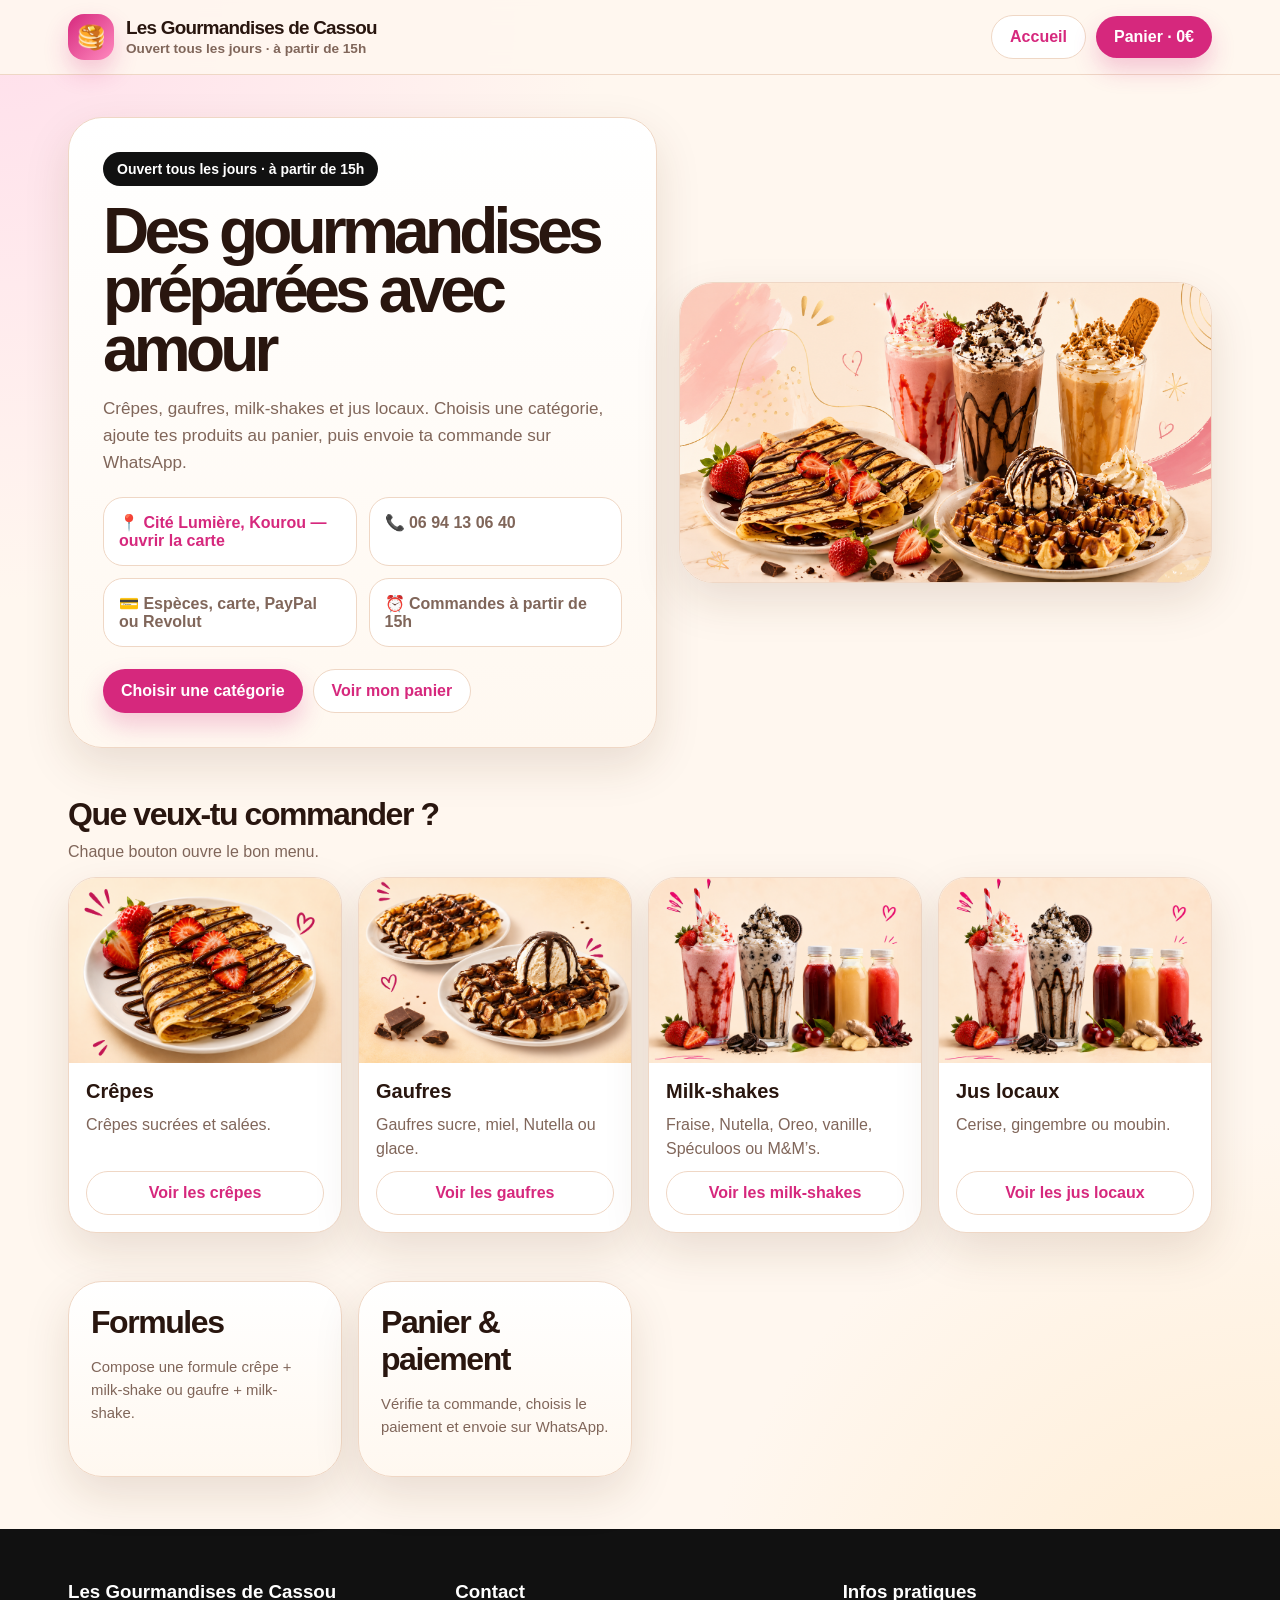
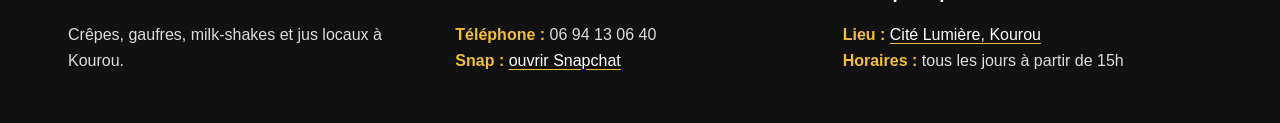
==== index.html @ fc80f363 "Add files via upload" ====
<!DOCTYPE html>
<html lang="fr">
<head>
  <meta charset="UTF-8" />
  <meta name="viewport" content="width=device-width, initial-scale=1.0" />
  <title>Les Gourmandises de Cassou — Accueil</title>
  <link rel="stylesheet" href="style.css">
</head>
<body>
<header class="header">
  <div class="header-inner">
    <a class="logo" href="index.html">
      <div class="logo-mark">🥞</div>
      <div class="logo-text">
        <strong>Les Gourmandises de Cassou</strong>
        <span data-opening>Ouvert tous les jours · à partir de 15h</span>
      </div>
    </a>
    <div class="header-actions">
      <a class="btn btn-soft" href="index.html">Accueil</a>
      <a class="btn btn-primary" href="paiement.html" data-cart-total>Panier · 0€</a>
    </div>
  </div>
</header>
<main>
  <div class="container">
    <section class="hero">
      <div class="hero-copy">
        <span class="tag" data-opening>Ouvert tous les jours · à partir de 15h</span>
        <h1>Des gourmandises préparées avec amour</h1>
        <p class="lead">
          Crêpes, gaufres, milk-shakes et jus locaux. Choisis une catégorie, ajoute tes produits au panier,
          puis envoie ta commande sur WhatsApp.
        </p>
        <div class="hero-info">
          <a class="info-chip map-link" data-map-link target="_blank" rel="noopener" href="#">
            📍 <span data-location>Cité Lumière, Kourou</span> — ouvrir la carte
          </a>
          <div class="info-chip">📞 06 94 13 06 40</div>
          <div class="info-chip">💳 Espèces, carte, PayPal ou Revolut</div>
          <div class="info-chip">⏰ Commandes à partir de 15h</div>
        </div>
        <div class="hero-actions">
          <a class="btn btn-primary" href="#categories">Choisir une catégorie</a>
          <a class="btn btn-soft" href="paiement.html">Voir mon panier</a>
        </div>
      </div>
      <div class="hero-visual">
        <img src="hero.png" alt="Crêpes, gaufres, milk-shakes et jus locaux">
      </div>
    </section>

    <section class="section" id="categories">
      <div class="section-head">
        <div>
          <h2>Que veux-tu commander ?</h2>
          <p>Chaque bouton ouvre le bon menu.</p>
        </div>
      </div>

      <div class="category-grid">
        <article class="category-card">
          <img src="crepes.png" alt="Crêpes gourmandes">
          <div class="content">
            <h3>Crêpes</h3>
            <p>Crêpes sucrées et salées.</p>
            <a class="btn btn-soft" href="crepes.html">Voir les crêpes</a>
          </div>
        </article>

        <article class="category-card">
          <img src="gaufres.png" alt="Gaufres gourmandes">
          <div class="content">
            <h3>Gaufres</h3>
            <p>Gaufres sucre, miel, Nutella ou glace.</p>
            <a class="btn btn-soft" href="gaufres.html">Voir les gaufres</a>
          </div>
        </article>

        <article class="category-card">
          <img src="boissons.png" alt="Milk-shakes">
          <div class="content">
            <h3>Milk-shakes</h3>
            <p>Fraise, Nutella, Oreo, vanille, Spéculoos ou M&M’s.</p>
            <a class="btn btn-soft" href="milkshakes.html">Voir les milk-shakes</a>
          </div>
        </article>

        <article class="category-card">
          <img src="boissons.png" alt="Jus locaux">
          <div class="content">
            <h3>Jus locaux</h3>
            <p>Cerise, gingembre ou moubin.</p>
            <a class="btn btn-soft" href="jus.html">Voir les jus locaux</a>
          </div>
        </article>
      </div>
    </section>

    <section class="section">
      <div class="category-grid">
        <a class="card" href="formules.html">
          <h2>Formules</h2>
          <p class="note">Compose une formule crêpe + milk-shake ou gaufre + milk-shake.</p>
        </a>
        <a class="card" href="paiement.html">
          <h2>Panier & paiement</h2>
          <p class="note">Vérifie ta commande, choisis le paiement et envoie sur WhatsApp.</p>
        </a>
      </div>
    </section>
  </div>
</main>
<footer>
  <div class="container footer-grid">
    <div>
      <h3>Les Gourmandises de Cassou</h3>
      <p>Crêpes, gaufres, milk-shakes et jus locaux à Kourou.</p>
    </div>
    <div>
      <h3>Contact</h3>
      <p><b>Téléphone :</b> 06 94 13 06 40<br><b>Snap :</b> <a data-snap-link href="#" target="_blank" rel="noopener">ouvrir Snapchat</a></p>
    </div>
    <div>
      <h3>Infos pratiques</h3>
      <p><b>Lieu :</b> <a data-map-link href="#" target="_blank" rel="noopener"><span data-location>Cité Lumière, Kourou</span></a><br><b>Horaires :</b> tous les jours à partir de 15h</p>
    </div>
  </div>
</footer>
<a class="btn btn-primary floating" href="paiement.html" data-cart-total>Panier · 0€</a>
<script src="config.js"></script>
<script src="app.js"></script>
</body>
</html>
---- style.css ----
:root{
  --bg:#fff7ef;
  --card:#ffffff;
  --text:#29160f;
  --muted:#80665a;
  --pink:#d6287d;
  --pink-dark:#a8185c;
  --gold:#f3bd3f;
  --border:#efd7c5;
  --shadow:0 18px 46px rgba(83,45,19,.13);
}
*{box-sizing:border-box}
html{scroll-behavior:smooth}
body{
  margin:0;
  font-family:Arial, Helvetica, sans-serif;
  color:var(--text);
  background:
    radial-gradient(circle at top left, rgba(255,221,235,.95), transparent 28%),
    radial-gradient(circle at bottom right, rgba(255,234,204,.95), transparent 28%),
    var(--bg);
}
a{text-decoration:none;color:inherit}
img{max-width:100%;display:block}
button,input,select,textarea{font:inherit}
.header{
  position:sticky;top:0;z-index:50;
  background:rgba(255,247,239,.92);
  backdrop-filter:blur(14px);
  border-bottom:1px solid var(--border);
}
.header-inner{
  max-width:1180px;margin:auto;padding:14px 18px;
  display:flex;justify-content:space-between;align-items:center;gap:14px;
}
.logo{
  display:flex;align-items:center;gap:12px;
}
.logo-mark{
  width:46px;height:46px;border-radius:16px;
  background:linear-gradient(135deg,var(--pink),#ff8abf);
  color:#fff;display:flex;align-items:center;justify-content:center;
  font-size:23px;box-shadow:0 12px 24px rgba(214,40,125,.24);
}
.logo-text{display:flex;flex-direction:column;line-height:1.05}
.logo-text strong{font-size:1.18rem;letter-spacing:-.04em}
.logo-text span{color:var(--muted);font-weight:800;font-size:.85rem;margin-top:4px}
.header-actions{display:flex;gap:10px;align-items:center}
.container{max-width:1180px;margin:auto;padding:0 18px}
.btn{
  border:0;border-radius:999px;padding:12px 18px;font-weight:900;cursor:pointer;
  display:inline-flex;align-items:center;justify-content:center;gap:8px;transition:.18s ease;
}
.btn:hover{transform:translateY(-1px)}
.btn-primary{background:var(--pink);color:#fff;box-shadow:0 12px 24px rgba(214,40,125,.24)}
.btn-primary:hover{background:var(--pink-dark)}
.btn-soft{background:#fff;border:1px solid var(--border);color:var(--pink)}
.btn-dark{background:#111;color:#fff}
.hero{padding:42px 0 24px;display:grid;grid-template-columns:1.05fr .95fr;gap:22px;align-items:center}
.panel,.card,.hero-copy,.hero-visual{
  background:linear-gradient(180deg,#fff 0%,#fff8f0 100%);
  border:1px solid var(--border);
  border-radius:34px;
  box-shadow:var(--shadow);
  overflow:hidden;
}
.hero-copy{padding:34px}
.hero-visual img{width:100%;height:100%;object-fit:cover}
.tag{
  display:inline-flex;background:#111;color:#fff;border-radius:999px;
  padding:9px 14px;font-weight:900;font-size:14px;margin-bottom:16px
}
h1{margin:0;font-size:clamp(2.25rem,5vw,4.75rem);letter-spacing:-.075em;line-height:.92}
h2{font-size:2rem;letter-spacing:-.045em;margin:0 0 10px}
.lead{color:var(--muted);font-size:1.07rem;line-height:1.6;margin:16px 0 0}
.hero-info{display:grid;grid-template-columns:repeat(2,minmax(0,1fr));gap:12px;margin-top:20px}
.info-chip{background:#fff;border:1px solid var(--border);border-radius:20px;padding:15px;color:var(--muted);font-weight:800}
.info-chip.map-link{color:var(--pink)}
.hero-actions{display:flex;gap:10px;flex-wrap:wrap;margin-top:22px}
.section{padding:24px 0}
.section-head{display:flex;justify-content:space-between;align-items:end;gap:14px;margin-bottom:16px}
.section-head p{margin:6px 0 0;color:var(--muted)}
.category-grid{display:grid;grid-template-columns:repeat(4,minmax(0,1fr));gap:16px}
.category-card{
  background:#fff;border:1px solid var(--border);border-radius:28px;overflow:hidden;
  box-shadow:var(--shadow);display:flex;flex-direction:column;
}
.category-card img{height:185px;width:100%;object-fit:cover}
.category-card .content{padding:17px;display:flex;flex-direction:column;gap:10px;flex:1}
.category-card h3{margin:0;font-size:1.25rem}
.category-card p{margin:0;color:var(--muted);line-height:1.5;flex:1}
.menu-grid{display:grid;grid-template-columns:repeat(3,minmax(0,1fr));gap:16px}
.item{
  background:#fff;border:1px solid var(--border);border-radius:26px;padding:18px;
  box-shadow:0 10px 24px rgba(83,45,19,.07);display:flex;flex-direction:column;gap:12px;min-height:218px
}
.row-top{display:flex;justify-content:space-between;gap:12px;align-items:flex-start}
.item h3{margin:0;font-size:1.12rem;line-height:1.25}
.price{color:var(--pink);font-size:1.35rem;font-weight:900;white-space:nowrap}
.badge{display:inline-flex;background:#fff1f7;color:var(--pink);padding:6px 10px;border-radius:999px;font-weight:900;font-size:12px;width:fit-content}
.item p{margin:0;color:var(--muted);line-height:1.5}
.controls{display:flex;justify-content:space-between;align-items:center;gap:10px;margin-top:auto}
.qty{display:flex;align-items:center;gap:8px}
.qty button{
  width:38px;height:38px;border:0;border-radius:50%;background:#fff0f6;color:var(--pink);
  font-weight:900;font-size:1.25rem;cursor:pointer
}
.qty span{min-width:24px;text-align:center;font-weight:900}
.option-group{display:grid;gap:10px}
.option-group label,label{display:block;font-weight:900;margin:10px 0 6px}
select,input,textarea{
  width:100%;background:#fffaf5;border:1px solid var(--border);border-radius:15px;
  padding:13px 14px;outline:none
}
textarea{min-height:92px;resize:vertical}
.tiny{font-size:.9rem;color:var(--muted)}
.cart-layout{display:grid;grid-template-columns:1fr 390px;gap:18px;align-items:start}
.card{padding:22px}
.cart-line{display:grid;grid-template-columns:1fr auto;gap:12px;padding:14px 0;border-bottom:1px dashed var(--border)}
.cart-line:last-child{border-bottom:0}
.cart-line small{display:block;color:var(--muted);margin-top:4px;line-height:1.4}
.line-actions{display:flex;gap:8px;flex-wrap:wrap;margin-top:8px}
.line-actions button{border:0;background:#fff1f7;color:var(--pink);padding:7px 10px;border-radius:999px;font-weight:900;cursor:pointer}
.empty,.note{color:var(--muted)}
.total{display:flex;justify-content:space-between;border-top:2px solid var(--border);margin-top:16px;padding-top:16px;font-size:1.45rem;font-weight:900}
.pay-box{margin-top:12px;padding:14px;border-radius:18px;background:#fff8ed;border:1px dashed var(--border)}
.pay-buttons{display:flex;gap:10px;flex-wrap:wrap;margin-top:12px}
.note{font-size:.93rem;line-height:1.55}
footer{margin-top:28px;background:#111;color:#fff;padding:34px 0}
.footer-grid{display:grid;grid-template-columns:repeat(3,minmax(0,1fr));gap:18px}
footer p{color:#ddd;line-height:1.6}
footer b{color:var(--gold)}
footer a{color:#fff;text-decoration:underline;text-decoration-color:var(--gold);text-underline-offset:3px}
.floating{position:fixed;right:18px;bottom:18px;z-index:70;display:none}
@media(max-width:1050px){.category-grid{grid-template-columns:repeat(2,minmax(0,1fr))}}
@media(max-width:950px){
  .hero,.cart-layout,.footer-grid{grid-template-columns:1fr}
  .menu-grid{grid-template-columns:repeat(2,minmax(0,1fr))}
  .floating{display:inline-flex}
}
@media(max-width:650px){
  .menu-grid,.category-grid{grid-template-columns:1fr}
  .hero-copy{padding:24px}
  .hero-info{grid-template-columns:1fr}
  .header-inner{align-items:flex-start}
  .logo-text strong{font-size:1rem}
  .header-actions .btn-soft{display:none}
  .section-head{flex-direction:column;align-items:flex-start}
}
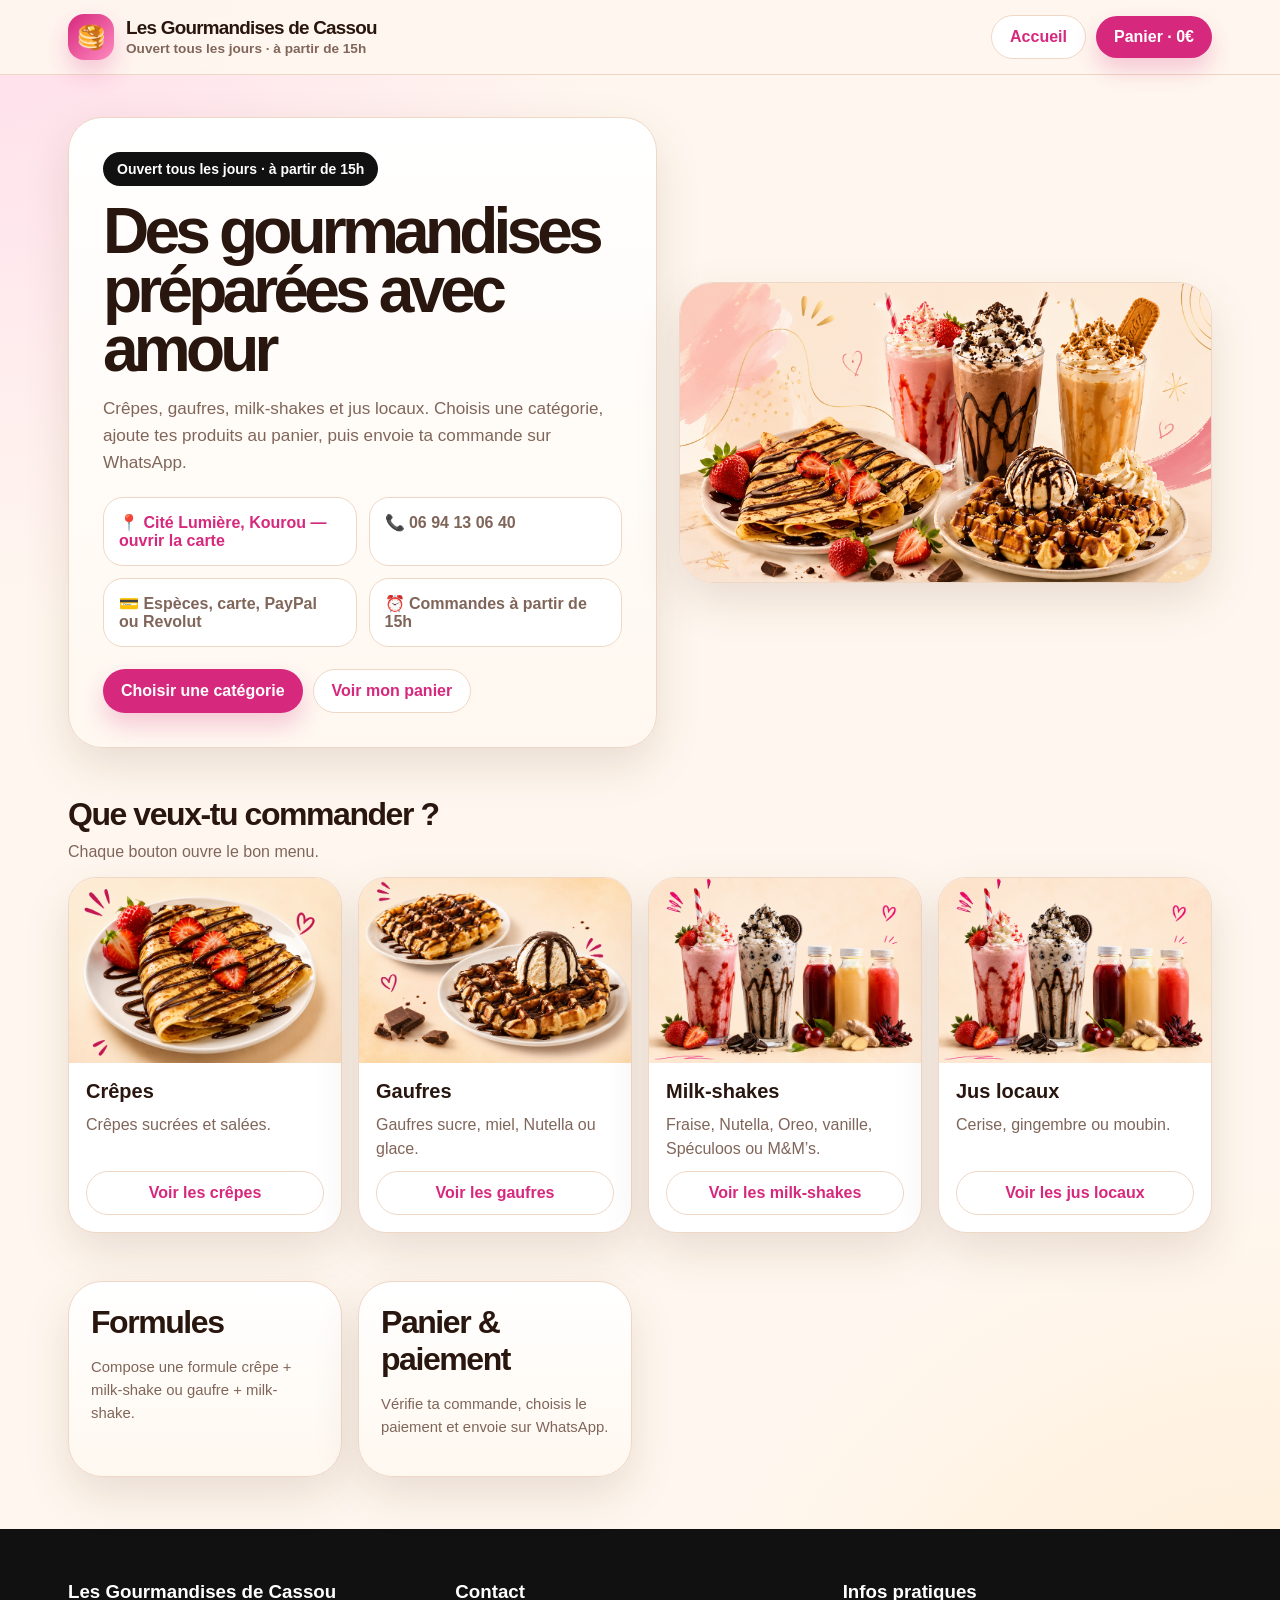
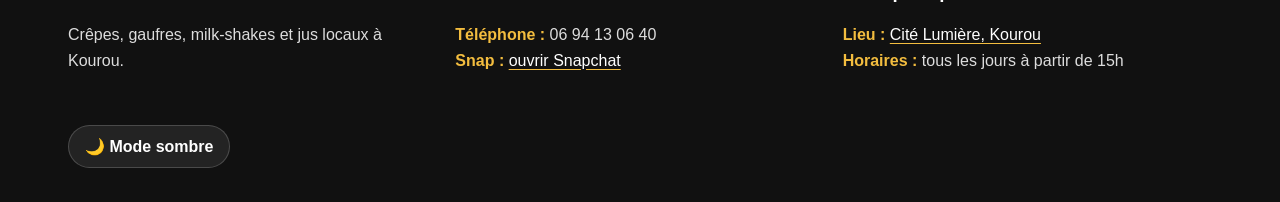
==== commit d87524f2: "Add files via upload" ====
--- a/index.html
+++ b/index.html
@@ -125,6 +125,9 @@
       <h3>Infos pratiques</h3>
       <p><b>Lieu :</b> <a data-map-link href="#" target="_blank" rel="noopener"><span data-location>Cité Lumière, Kourou</span></a><br><b>Horaires :</b> tous les jours à partir de 15h</p>
     </div>
+    <div class="theme-toggle-wrap">
+      <button class="theme-toggle" id="themeToggle" type="button">🌙 Mode sombre</button>
+    </div>
   </div>
 </footer>
 <a class="btn btn-primary floating" href="paiement.html" data-cart-total>Panier · 0€</a>
--- a/style.css
+++ b/style.css
@@ -146,4 +146,61 @@
   .logo-text strong{font-size:1rem}
   .header-actions .btn-soft{display:none}
   .section-head{flex-direction:column;align-items:flex-start}
-}+}
+
+body.dark-mode{
+  --bg:#140d10;
+  --card:#20171b;
+  --text:#fff7ef;
+  --muted:#d5bfb4;
+  --pink:#ff5aa8;
+  --pink-dark:#df3486;
+  --gold:#f3bd3f;
+  --border:#3a2830;
+  --shadow:0 18px 46px rgba(0,0,0,.35);
+  background:
+    radial-gradient(circle at top left, rgba(255,90,168,.18), transparent 30%),
+    radial-gradient(circle at bottom right, rgba(243,189,63,.14), transparent 30%),
+    var(--bg);
+}
+body.dark-mode .header{
+  background:rgba(20,13,16,.88);
+}
+body.dark-mode .hero-copy,
+body.dark-mode .hero-visual,
+body.dark-mode .panel,
+body.dark-mode .card{
+  background:linear-gradient(180deg,#21171c 0%,#1a1115 100%);
+}
+body.dark-mode .category-card,
+body.dark-mode .item,
+body.dark-mode .info-chip{
+  background:#20171b;
+}
+body.dark-mode select,
+body.dark-mode input,
+body.dark-mode textarea{
+  background:#170f13;
+  color:var(--text);
+}
+body.dark-mode .btn-soft{
+  background:#20171b;
+}
+body.dark-mode footer{
+  background:#090608;
+}
+.theme-toggle-wrap{
+  margin-top:18px;
+}
+.theme-toggle{
+  border:1px solid rgba(255,255,255,.18);
+  background:rgba(255,255,255,.08);
+  color:#fff;
+  border-radius:999px;
+  padding:11px 16px;
+  font-weight:900;
+  cursor:pointer;
+}
+.theme-toggle:hover{
+  background:rgba(255,255,255,.14);
+}
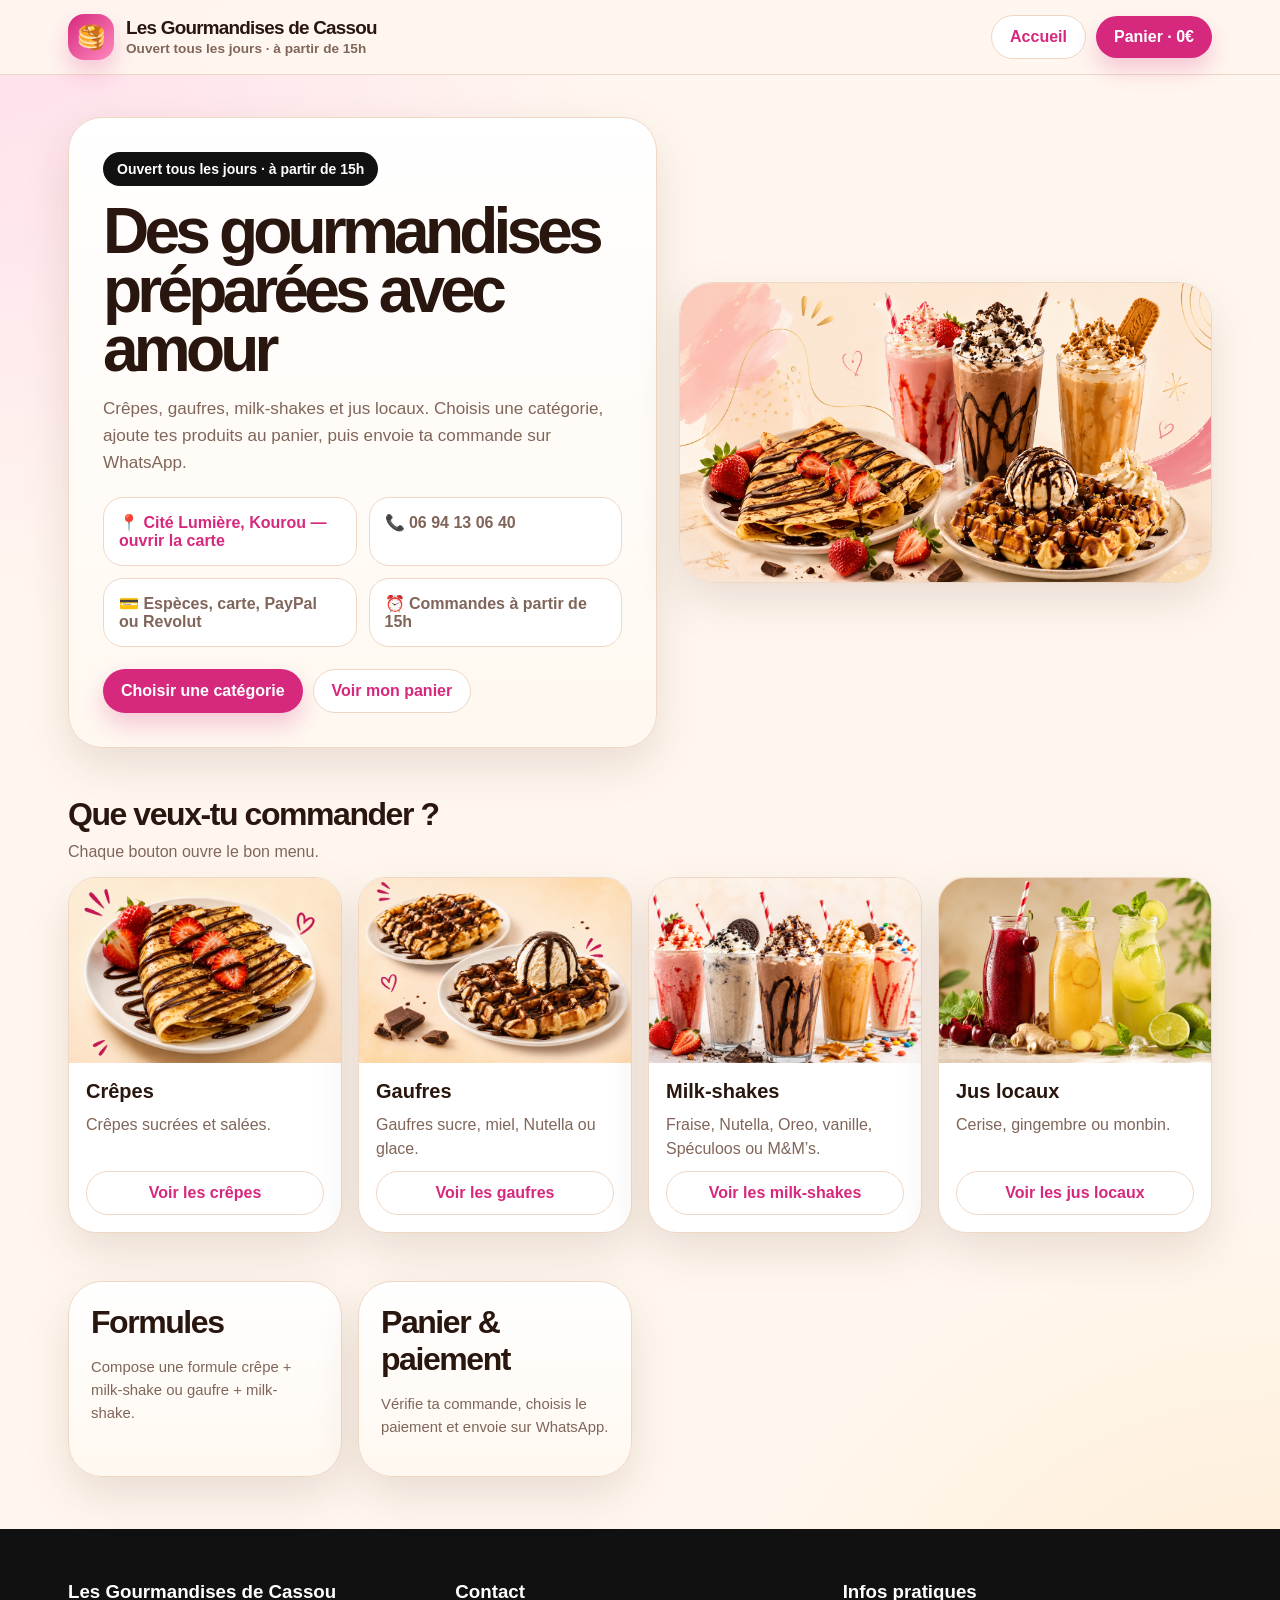
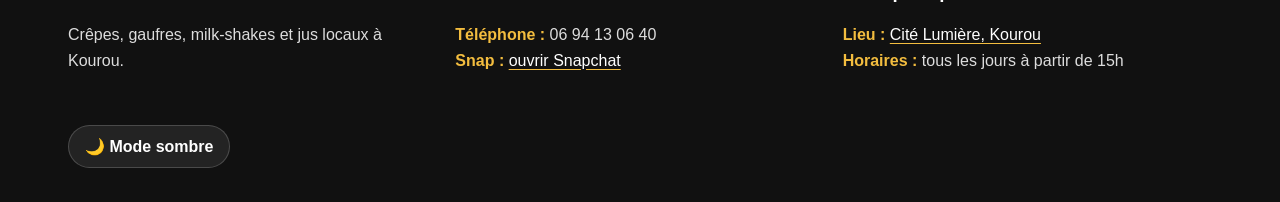
==== commit e21d2f60: "Add files via upload" ====
--- a/index.html
+++ b/index.html
@@ -78,7 +78,7 @@
         </article>
 
         <article class="category-card">
-          <img src="boissons.png" alt="Milk-shakes">
+          <img src="milkshakes.png" alt="Milk-shakes">
           <div class="content">
             <h3>Milk-shakes</h3>
             <p>Fraise, Nutella, Oreo, vanille, Spéculoos ou M&M’s.</p>
@@ -87,10 +87,10 @@
         </article>
 
         <article class="category-card">
-          <img src="boissons.png" alt="Jus locaux">
+          <img src="jus-locaux.png" alt="Jus locaux">
           <div class="content">
             <h3>Jus locaux</h3>
-            <p>Cerise, gingembre ou moubin.</p>
+            <p>Cerise, gingembre ou monbin.</p>
             <a class="btn btn-soft" href="jus.html">Voir les jus locaux</a>
           </div>
         </article>
--- a/style.css
+++ b/style.css
@@ -204,3 +204,17 @@
 .theme-toggle:hover{
   background:rgba(255,255,255,.14);
 }
+
+
+.item-head{display:flex;gap:14px;align-items:flex-start}
+.item-thumb{
+  width:72px;height:72px;flex:0 0 72px;object-fit:cover;
+  border-radius:18px;border:1px solid var(--border);background:#fff;
+  box-shadow:0 8px 16px rgba(83,45,19,.08)
+}
+.item-main{flex:1;min-width:0}
+.item-main .row-top{margin-bottom:8px}
+body.dark-mode .item-thumb{background:#20171b}
+@media(max-width:650px){
+  .item-thumb{width:64px;height:64px;flex-basis:64px}
+}
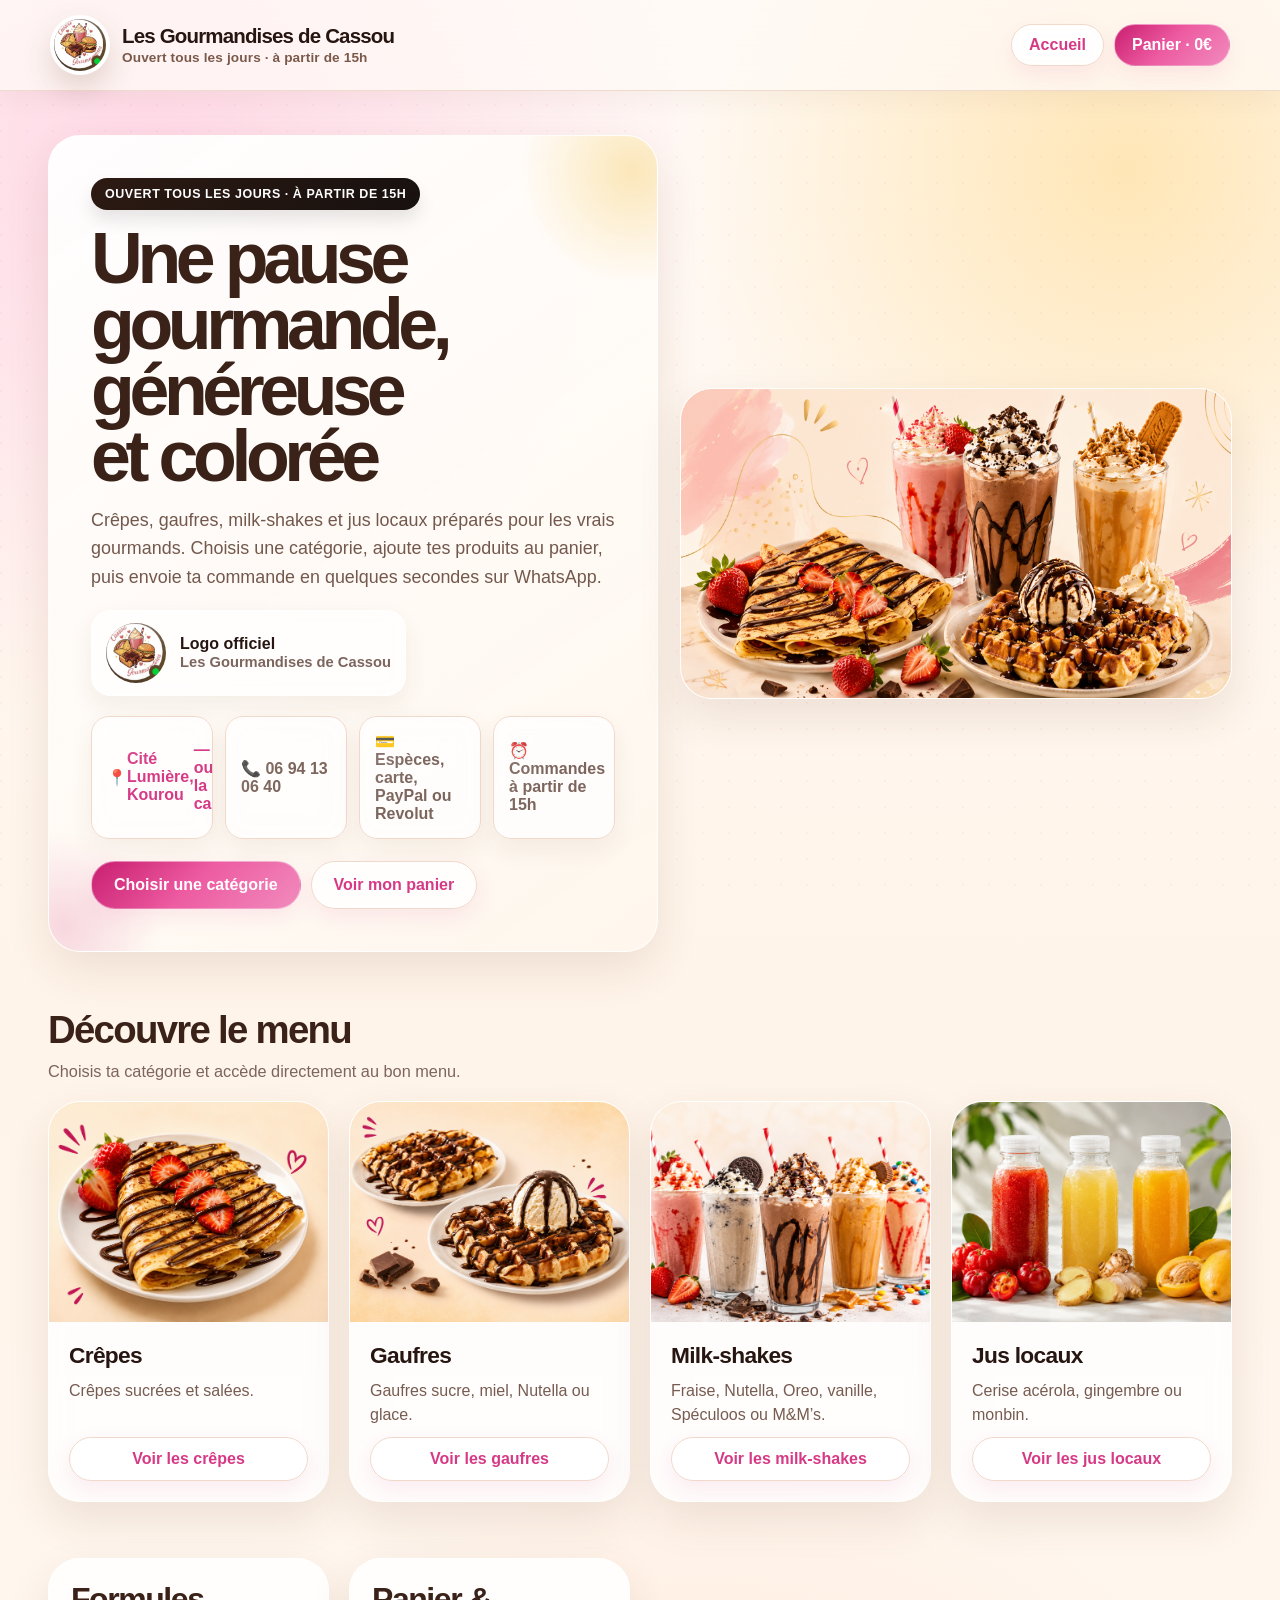
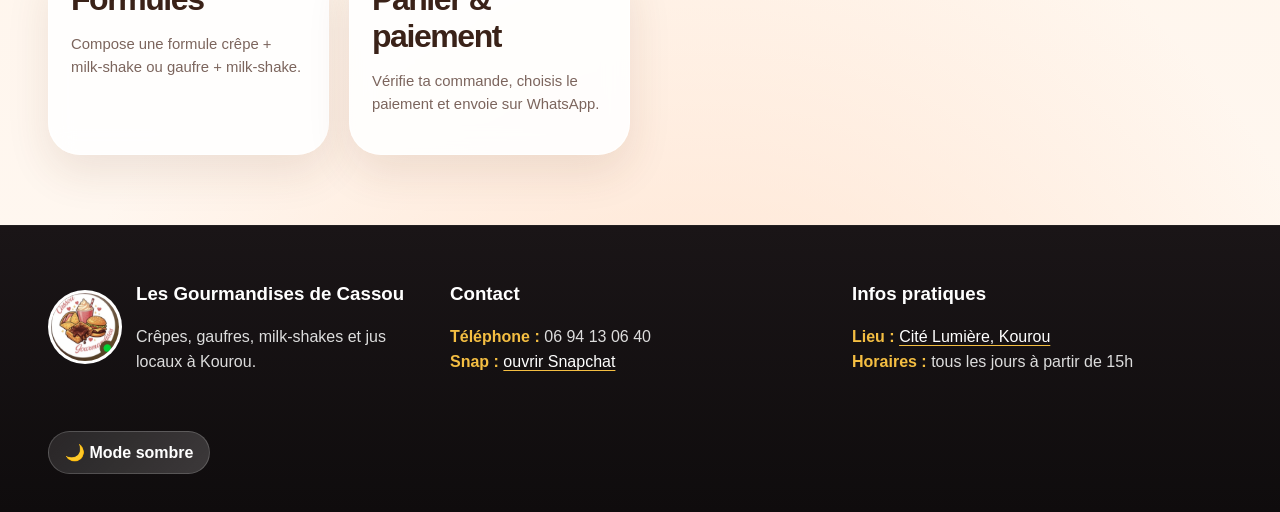
==== commit 89f785dc: "Add files via upload" ====
--- a/index.html
+++ b/index.html
@@ -5,12 +5,13 @@
   <meta name="viewport" content="width=device-width, initial-scale=1.0" />
   <title>Les Gourmandises de Cassou — Accueil</title>
   <link rel="stylesheet" href="style.css">
+  <link rel="icon" type="image/jpeg" href="logo-cassou.jpg">
 </head>
 <body>
 <header class="header">
   <div class="header-inner">
     <a class="logo" href="index.html">
-      <div class="logo-mark">🥞</div>
+      <img class="logo-image" src="logo-cassou.jpg" alt="Logo Les Gourmandises de Cassou">
       <div class="logo-text">
         <strong>Les Gourmandises de Cassou</strong>
         <span data-opening>Ouvert tous les jours · à partir de 15h</span>
@@ -27,11 +28,17 @@
     <section class="hero">
       <div class="hero-copy">
         <span class="tag" data-opening>Ouvert tous les jours · à partir de 15h</span>
-        <h1>Des gourmandises préparées avec amour</h1>
+        <h1>Une pause gourmande, généreuse et colorée</h1>
         <p class="lead">
-          Crêpes, gaufres, milk-shakes et jus locaux. Choisis une catégorie, ajoute tes produits au panier,
-          puis envoie ta commande sur WhatsApp.
+          Crêpes, gaufres, milk-shakes et jus locaux préparés pour les vrais gourmands. Choisis une catégorie, ajoute tes produits au panier, puis envoie ta commande en quelques secondes sur WhatsApp.
         </p>
+        <div class="home-logo-card">
+          <img src="logo-cassou.jpg" alt="Logo Les Gourmandises de Cassou">
+          <div>
+            <strong>Logo officiel</strong>
+            <span>Les Gourmandises de Cassou</span>
+          </div>
+        </div>
         <div class="hero-info">
           <a class="info-chip map-link" data-map-link target="_blank" rel="noopener" href="#">
             📍 <span data-location>Cité Lumière, Kourou</span> — ouvrir la carte
@@ -53,8 +60,8 @@
     <section class="section" id="categories">
       <div class="section-head">
         <div>
-          <h2>Que veux-tu commander ?</h2>
-          <p>Chaque bouton ouvre le bon menu.</p>
+          <h2>Découvre le menu</h2>
+          <p>Choisis ta catégorie et accède directement au bon menu.</p>
         </div>
       </div>
 
@@ -90,7 +97,7 @@
           <img src="jus-locaux.png" alt="Jus locaux">
           <div class="content">
             <h3>Jus locaux</h3>
-            <p>Cerise, gingembre ou monbin.</p>
+            <p>Cerise acérola, gingembre ou monbin.</p>
             <a class="btn btn-soft" href="jus.html">Voir les jus locaux</a>
           </div>
         </article>
@@ -114,8 +121,13 @@
 <footer>
   <div class="container footer-grid">
     <div>
-      <h3>Les Gourmandises de Cassou</h3>
-      <p>Crêpes, gaufres, milk-shakes et jus locaux à Kourou.</p>
+      <div class="footer-brand">
+        <img class="footer-logo" src="logo-cassou.jpg" alt="Logo Les Gourmandises de Cassou">
+        <div>
+          <h3>Les Gourmandises de Cassou</h3>
+          <p>Crêpes, gaufres, milk-shakes et jus locaux à Kourou.</p>
+        </div>
+      </div>
     </div>
     <div>
       <h3>Contact</h3>
--- a/style.css
+++ b/style.css
@@ -218,3 +218,840 @@
 @media(max-width:650px){
   .item-thumb{width:64px;height:64px;flex-basis:64px}
 }
+
+
+.logo-image{
+  width:56px;
+  height:56px;
+  border-radius:50%;
+  object-fit:cover;
+  border:3px solid rgba(255,255,255,.65);
+  box-shadow:0 12px 24px rgba(83,45,19,.18);
+  background:#fff;
+}
+.footer-brand{
+  display:flex;
+  align-items:center;
+  gap:14px;
+}
+.footer-brand .footer-logo{
+  width:64px;
+  height:64px;
+  border-radius:50%;
+  object-fit:cover;
+  background:#fff;
+  padding:3px;
+}
+.home-logo-card{
+  display:flex;
+  align-items:center;
+  gap:14px;
+  margin-top:18px;
+  padding:12px 14px;
+  background:#fff;
+  border:1px solid var(--border);
+  border-radius:20px;
+  width:fit-content;
+  box-shadow:0 10px 20px rgba(83,45,19,.08);
+}
+.home-logo-card img{
+  width:60px;
+  height:60px;
+  border-radius:50%;
+  object-fit:cover;
+}
+.home-logo-card strong{
+  display:block;
+  font-size:1rem;
+}
+.home-logo-card span{
+  color:var(--muted);
+  font-size:.92rem;
+  font-weight:700;
+}
+body.dark-mode .home-logo-card,
+body.dark-mode .logo-image,
+body.dark-mode .footer-brand .footer-logo{
+  border-color:var(--border);
+}
+@media(max-width:650px){
+  .logo-image{width:48px;height:48px}
+  .home-logo-card img{width:52px;height:52px}
+}
+
+.item-thumb{
+  background-repeat:no-repeat;
+  background-position:center;
+  background-size:cover;
+}
+.item-thumb.is-sprite{
+  display:block;
+}
+
+
+/* ===== V13 — amélioration visuelle générale ===== */
+:root{
+  --bg:#fff8f2;
+  --card:#ffffff;
+  --text:#261510;
+  --muted:#7c655d;
+  --pink:#d63a86;
+  --pink-dark:#b82469;
+  --gold:#f4be42;
+  --gold-soft:#fff0c6;
+  --border:#f0d8cb;
+  --shadow:0 18px 44px rgba(101,54,29,.11);
+  --shadow-soft:0 10px 24px rgba(101,54,29,.07);
+}
+
+body{
+  background:
+    radial-gradient(circle at top left, rgba(255,217,229,.95), transparent 24%),
+    radial-gradient(circle at 88% 14%, rgba(255,239,209,.88), transparent 20%),
+    radial-gradient(circle at bottom right, rgba(255,232,210,.95), transparent 26%),
+    linear-gradient(180deg, #fffaf6 0%, #fff7ef 100%);
+}
+
+.header{
+  border-bottom:1px solid rgba(240,216,203,.92);
+  box-shadow:0 8px 26px rgba(80,46,24,.05);
+}
+
+.header-inner{
+  padding:15px 20px;
+}
+
+.logo-text strong{
+  font-size:1.22rem;
+}
+
+.logo-text span{
+  letter-spacing:.01em;
+}
+
+.btn{
+  box-shadow:0 8px 22px rgba(214,58,134,.10);
+}
+
+.btn-primary{
+  background:linear-gradient(135deg, var(--pink) 0%, #f25da0 100%);
+}
+
+.btn-soft{
+  background:rgba(255,255,255,.88);
+  border:1px solid var(--border);
+}
+
+.btn-dark{
+  background:linear-gradient(135deg, #151515 0%, #353535 100%);
+}
+
+.hero{
+  padding:44px 0 28px;
+}
+
+.hero-copy,
+.hero-visual,
+.panel,
+.card{
+  border-radius:32px;
+  box-shadow:var(--shadow);
+}
+
+.hero-copy{
+  position:relative;
+  overflow:hidden;
+}
+
+.hero-copy::before{
+  content:"";
+  position:absolute;
+  right:-40px;
+  top:-40px;
+  width:170px;
+  height:170px;
+  border-radius:50%;
+  background:radial-gradient(circle, rgba(255,207,111,.28) 0%, rgba(255,207,111,0) 70%);
+  pointer-events:none;
+}
+
+.hero-copy::after{
+  content:"";
+  position:absolute;
+  left:-25px;
+  bottom:-25px;
+  width:130px;
+  height:130px;
+  border-radius:50%;
+  background:radial-gradient(circle, rgba(214,58,134,.13) 0%, rgba(214,58,134,0) 70%);
+  pointer-events:none;
+}
+
+.tag{
+  background:linear-gradient(135deg,#1a1a1a 0%,#383838 100%);
+  box-shadow:0 10px 18px rgba(0,0,0,.10);
+}
+
+h1{
+  max-width:11ch;
+}
+
+.lead{
+  max-width:62ch;
+  font-size:1.08rem;
+}
+
+.info-chip{
+  position:relative;
+  overflow:hidden;
+  border-radius:18px;
+  box-shadow:var(--shadow-soft);
+}
+
+.info-chip::after{
+  content:"";
+  position:absolute;
+  inset:0;
+  background:linear-gradient(135deg, rgba(255,255,255,.2), transparent 48%);
+  pointer-events:none;
+}
+
+.section{
+  padding:28px 0;
+}
+
+.section-head h2{
+  font-size:2.15rem;
+}
+
+.category-card,
+.item{
+  transition:transform .18s ease, box-shadow .18s ease, border-color .18s ease;
+}
+
+.category-card:hover,
+.item:hover{
+  transform:translateY(-4px);
+  box-shadow:0 18px 34px rgba(101,54,29,.13);
+  border-color:#e7c2af;
+}
+
+.category-card img{
+  height:200px;
+}
+
+.category-card .content{
+  padding:18px 18px 20px;
+}
+
+.category-card h3{
+  font-size:1.3rem;
+}
+
+.category-card .btn{
+  width:100%;
+}
+
+.item{
+  min-height:238px;
+  border-radius:24px;
+  box-shadow:var(--shadow-soft);
+  background:linear-gradient(180deg, #fff 0%, #fff9f4 100%);
+}
+
+.item-head{
+  align-items:center;
+}
+
+.item-thumb{
+  width:78px;
+  height:78px;
+  flex:0 0 78px;
+  border-radius:20px;
+  box-shadow:0 10px 18px rgba(80,46,24,.10);
+}
+
+.item h3{
+  font-size:1.08rem;
+}
+
+.price{
+  display:inline-flex;
+  align-items:center;
+  justify-content:center;
+  min-width:72px;
+  padding:9px 12px;
+  border-radius:999px;
+  background:#fff2f8;
+  border:1px solid #f7cae0;
+  font-size:1.18rem;
+}
+
+.badge{
+  background:linear-gradient(135deg,#fff2f8 0%,#ffe6f2 100%);
+  border:1px solid #f6cee0;
+  letter-spacing:.02em;
+}
+
+.controls{
+  padding-top:8px;
+  border-top:1px dashed var(--border);
+}
+
+.qty{
+  background:#fff4f9;
+  border:1px solid #f4d4e3;
+  border-radius:999px;
+  padding:4px;
+}
+
+.qty button{
+  background:#fff;
+  border:1px solid #f0d9e5;
+  box-shadow:none;
+}
+
+.qty span{
+  min-width:28px;
+}
+
+.option-group select,
+input,
+textarea{
+  background:#fff;
+  box-shadow:inset 0 1px 2px rgba(0,0,0,.02);
+}
+
+.cart-line{
+  padding:16px 0;
+}
+
+.total{
+  color:var(--pink-dark);
+}
+
+.pay-box{
+  background:linear-gradient(180deg,#fffaf1 0%,#fff4df 100%);
+  border:1px solid #f0dfb8;
+}
+
+.note,
+.empty,
+.tiny{
+  line-height:1.6;
+}
+
+.home-logo-card{
+  box-shadow:var(--shadow-soft);
+}
+
+footer{
+  background:linear-gradient(180deg, #1a1517 0%, #0f0c0d 100%);
+  margin-top:42px;
+  padding:38px 0;
+}
+
+.footer-grid{
+  gap:22px;
+}
+
+.theme-toggle{
+  background:linear-gradient(135deg, rgba(255,255,255,.10) 0%, rgba(255,255,255,.18) 100%);
+}
+
+.floating{
+  box-shadow:0 18px 28px rgba(214,58,134,.25);
+}
+
+body.dark-mode{
+  --bg:#120c0e;
+  --card:#21161a;
+  --text:#fff7f0;
+  --muted:#d6beb5;
+  --pink:#ff61ad;
+  --pink-dark:#de3f8b;
+  --gold:#f4be42;
+  --border:#39262d;
+  --shadow:0 18px 42px rgba(0,0,0,.35);
+  --shadow-soft:0 10px 26px rgba(0,0,0,.24);
+  background:
+    radial-gradient(circle at top left, rgba(255,97,173,.18), transparent 26%),
+    radial-gradient(circle at 88% 14%, rgba(244,190,66,.10), transparent 22%),
+    radial-gradient(circle at bottom right, rgba(255,186,120,.09), transparent 24%),
+    linear-gradient(180deg, #130d0f 0%, #1a1115 100%);
+}
+
+body.dark-mode .header{
+  background:rgba(19,13,15,.92);
+  border-bottom:1px solid rgba(57,38,45,.95);
+}
+
+body.dark-mode .hero-copy,
+body.dark-mode .hero-visual,
+body.dark-mode .panel,
+body.dark-mode .card,
+body.dark-mode .item,
+body.dark-mode .category-card,
+body.dark-mode .info-chip,
+body.dark-mode .home-logo-card{
+  background:linear-gradient(180deg,#24181d 0%,#1a1115 100%);
+}
+
+body.dark-mode .btn-soft,
+body.dark-mode .qty,
+body.dark-mode .price,
+body.dark-mode .badge{
+  background:#2a1b21;
+  border-color:#4a323c;
+}
+
+body.dark-mode .price{
+  color:#ff82be;
+}
+
+body.dark-mode .pay-box{
+  background:linear-gradient(180deg,#2b2116 0%,#21180f 100%);
+  border-color:#52412a;
+}
+
+body.dark-mode input,
+body.dark-mode textarea,
+body.dark-mode select{
+  background:#170f13;
+  color:var(--text);
+  border-color:var(--border);
+}
+
+body.dark-mode .item-thumb,
+body.dark-mode .logo-image,
+body.dark-mode .footer-logo,
+body.dark-mode .home-logo-card img{
+  box-shadow:0 10px 20px rgba(0,0,0,.25);
+}
+
+@media(max-width:950px){
+  .hero{padding-top:30px}
+  .hero-copy,.hero-visual,.card{border-radius:28px}
+}
+
+@media(max-width:650px){
+  h1{max-width:none}
+  .item-thumb{width:70px;height:70px;flex-basis:70px}
+  .price{min-width:64px;padding:8px 10px;font-size:1.08rem}
+  .category-card .btn{width:100%}
+}
+
+
+/* ===== V14 — direction artistique plus premium / marque ===== */
+
+:root{
+  --cream:#fffaf4;
+  --cream-2:#fff1df;
+  --rose-soft:#ffe7f1;
+  --brown:#3a2218;
+  --brown-soft:#7b594a;
+  --premium-line:rgba(255,255,255,.62);
+}
+
+body{
+  background:
+    radial-gradient(circle at 12% 8%, rgba(255,214,229,.95), transparent 25%),
+    radial-gradient(circle at 88% 8%, rgba(255,226,169,.82), transparent 20%),
+    radial-gradient(circle at 55% 100%, rgba(255,217,191,.72), transparent 30%),
+    linear-gradient(180deg, #fffaf6 0%, #fff4e9 48%, #fff8f2 100%);
+}
+
+/* léger motif premium */
+body::before{
+  content:"";
+  position:fixed;
+  inset:0;
+  pointer-events:none;
+  z-index:-1;
+  opacity:.28;
+  background-image:
+    radial-gradient(circle at 1px 1px, rgba(214,58,134,.18) 1px, transparent 0);
+  background-size:26px 26px;
+}
+
+.header{
+  background:rgba(255,250,246,.76);
+  backdrop-filter:blur(18px);
+}
+
+.header-inner{
+  max-width:1220px;
+}
+
+.logo-image{
+  width:60px;
+  height:60px;
+  border:4px solid rgba(255,255,255,.85);
+  box-shadow:0 14px 30px rgba(101,54,29,.18);
+}
+
+.logo-text strong{
+  font-size:1.28rem;
+}
+
+.logo-text span{
+  color:var(--brown-soft);
+}
+
+.header-actions .btn{
+  padding:11px 17px;
+}
+
+.container{
+  max-width:1220px;
+}
+
+.hero{
+  min-height:calc(100vh - 110px);
+  align-items:center;
+}
+
+.hero-copy{
+  padding:42px;
+  border:1px solid rgba(255,255,255,.68);
+  background:
+    linear-gradient(145deg, rgba(255,255,255,.94) 0%, rgba(255,246,237,.92) 100%);
+}
+
+.hero-copy::before{
+  width:230px;
+  height:230px;
+  right:-90px;
+  top:-80px;
+  background:radial-gradient(circle, rgba(244,190,66,.35) 0%, rgba(244,190,66,0) 70%);
+}
+
+.hero-copy::after{
+  width:190px;
+  height:190px;
+  left:-80px;
+  bottom:-70px;
+  background:radial-gradient(circle, rgba(214,58,134,.18) 0%, rgba(214,58,134,0) 70%);
+}
+
+.hero-visual{
+  border:1px solid rgba(255,255,255,.72);
+  transform:rotate(1deg);
+}
+
+.hero-visual img{
+  transform:scale(1.02);
+}
+
+.tag{
+  text-transform:uppercase;
+  letter-spacing:.045em;
+  font-size:.78rem;
+  background:linear-gradient(135deg, #2d1a13 0%, #17110f 100%);
+}
+
+h1{
+  font-size:clamp(2.65rem, 5.6vw, 5.45rem);
+  color:var(--brown);
+  text-wrap:balance;
+}
+
+h2{
+  color:var(--brown);
+}
+
+.lead{
+  color:#73584d;
+  font-size:1.12rem;
+}
+
+.home-logo-card{
+  background:rgba(255,255,255,.78);
+  backdrop-filter:blur(10px);
+  border:1px solid rgba(255,255,255,.72);
+}
+
+.hero-info{
+  grid-template-columns:repeat(4,minmax(0,1fr));
+}
+
+.info-chip{
+  background:rgba(255,255,255,.76);
+  backdrop-filter:blur(12px);
+  min-height:76px;
+  display:flex;
+  align-items:center;
+}
+
+.hero-actions .btn{
+  padding:14px 22px;
+}
+
+.btn-primary{
+  background:
+    linear-gradient(135deg, #c91e70 0%, #ed5ba1 48%, #f18bbd 100%);
+  border:1px solid rgba(255,255,255,.38);
+}
+
+.btn-primary:hover{
+  filter:saturate(1.05);
+  box-shadow:0 18px 32px rgba(214,58,134,.28);
+}
+
+.btn-soft{
+  backdrop-filter:blur(10px);
+}
+
+.section-head{
+  margin-bottom:20px;
+}
+
+.section-head h2{
+  font-size:clamp(2.1rem, 3vw, 2.65rem);
+}
+
+.section-head p{
+  font-size:1.02rem;
+}
+
+.category-grid{
+  gap:20px;
+}
+
+.category-card{
+  border-radius:32px;
+  border:1px solid rgba(255,255,255,.75);
+  background:rgba(255,255,255,.82);
+  backdrop-filter:blur(10px);
+  overflow:hidden;
+}
+
+.category-card img{
+  height:220px;
+  transition:transform .28s ease;
+}
+
+.category-card:hover img{
+  transform:scale(1.055);
+}
+
+.category-card .content{
+  padding:20px;
+}
+
+.category-card h3{
+  font-size:1.42rem;
+  letter-spacing:-.03em;
+}
+
+.category-card p{
+  color:#775b50;
+}
+
+.menu-grid{
+  gap:20px;
+}
+
+.item{
+  border-radius:30px;
+  padding:20px;
+  background:rgba(255,255,255,.86);
+  backdrop-filter:blur(10px);
+  border:1px solid rgba(255,255,255,.75);
+}
+
+.item:hover{
+  transform:translateY(-5px) scale(1.006);
+}
+
+.item-thumb{
+  width:86px;
+  height:86px;
+  flex-basis:86px;
+  border-radius:24px;
+  border:2px solid rgba(255,255,255,.78);
+}
+
+.item h3{
+  font-size:1.16rem;
+  letter-spacing:-.02em;
+}
+
+.item p{
+  color:#765b50;
+}
+
+.price{
+  background:linear-gradient(135deg,#fff4f9 0%,#ffe3f0 100%);
+  border-color:#f5bed9;
+  color:#b41d66;
+}
+
+.badge{
+  text-transform:uppercase;
+  font-size:.68rem;
+}
+
+.qty{
+  background:#fff;
+}
+
+.qty button{
+  transition:.16s ease;
+}
+
+.qty button:hover{
+  background:#ffe7f1;
+  transform:scale(1.06);
+}
+
+.card{
+  background:rgba(255,255,255,.88);
+  backdrop-filter:blur(12px);
+  border:1px solid rgba(255,255,255,.72);
+}
+
+.cart-line{
+  border-bottom-color:rgba(214,58,134,.18);
+}
+
+.line-actions button{
+  transition:.16s ease;
+}
+
+.line-actions button:hover{
+  transform:translateY(-1px);
+  background:#ffe7f1;
+}
+
+input:focus,
+textarea:focus,
+select:focus{
+  border-color:#e65a9b;
+  box-shadow:0 0 0 4px rgba(214,58,134,.12);
+}
+
+footer{
+  border-top:1px solid rgba(255,255,255,.08);
+}
+
+.footer-brand .footer-logo{
+  width:74px;
+  height:74px;
+}
+
+.theme-toggle{
+  transition:.18s ease;
+}
+
+.theme-toggle:hover{
+  transform:translateY(-1px);
+}
+
+/* micro-animations légères */
+@keyframes fadeUpCassou{
+  from{opacity:0; transform:translateY(12px)}
+  to{opacity:1; transform:translateY(0)}
+}
+
+.hero-copy,
+.hero-visual,
+.category-card,
+.item,
+.card{
+  animation:fadeUpCassou .42s ease both;
+}
+
+.category-card:nth-child(2),
+.item:nth-child(2){animation-delay:.04s}
+.category-card:nth-child(3),
+.item:nth-child(3){animation-delay:.08s}
+.category-card:nth-child(4),
+.item:nth-child(4){animation-delay:.12s}
+
+/* Dark premium */
+body.dark-mode{
+  background:
+    radial-gradient(circle at 12% 8%, rgba(255,97,173,.18), transparent 26%),
+    radial-gradient(circle at 88% 8%, rgba(244,190,66,.12), transparent 20%),
+    radial-gradient(circle at 50% 100%, rgba(255,174,125,.08), transparent 32%),
+    linear-gradient(180deg, #100b0d 0%, #1b1115 50%, #120d0f 100%);
+}
+
+body.dark-mode::before{
+  opacity:.16;
+  background-image:
+    radial-gradient(circle at 1px 1px, rgba(255,255,255,.16) 1px, transparent 0);
+}
+
+body.dark-mode h1,
+body.dark-mode h2{
+  color:#fff7ef;
+}
+
+body.dark-mode .lead,
+body.dark-mode .category-card p,
+body.dark-mode .item p{
+  color:#d8c0b7;
+}
+
+body.dark-mode .hero-copy,
+body.dark-mode .category-card,
+body.dark-mode .item,
+body.dark-mode .card,
+body.dark-mode .info-chip,
+body.dark-mode .home-logo-card{
+  background:rgba(34,22,27,.82);
+  border-color:rgba(255,255,255,.08);
+}
+
+body.dark-mode .hero-visual{
+  border-color:rgba(255,255,255,.08);
+}
+
+body.dark-mode .price{
+  background:linear-gradient(135deg,#321924 0%,#432332 100%);
+  color:#ff8dc5;
+  border-color:#5f3249;
+}
+
+body.dark-mode .qty{
+  background:#1b1115;
+}
+
+body.dark-mode .qty button{
+  background:#2a1a20;
+}
+
+body.dark-mode .qty button:hover{
+  background:#3a2430;
+}
+
+@media(max-width:1050px){
+  .hero-info{
+    grid-template-columns:repeat(2,minmax(0,1fr));
+  }
+  .hero{
+    min-height:auto;
+  }
+}
+
+@media(max-width:650px){
+  .hero-copy{
+    padding:28px;
+  }
+  .hero-info{
+    grid-template-columns:1fr;
+  }
+  .hero-visual{
+    transform:none;
+  }
+  .category-card img{
+    height:210px;
+  }
+  .item-thumb{
+    width:78px;
+    height:78px;
+    flex-basis:78px;
+  }
+}
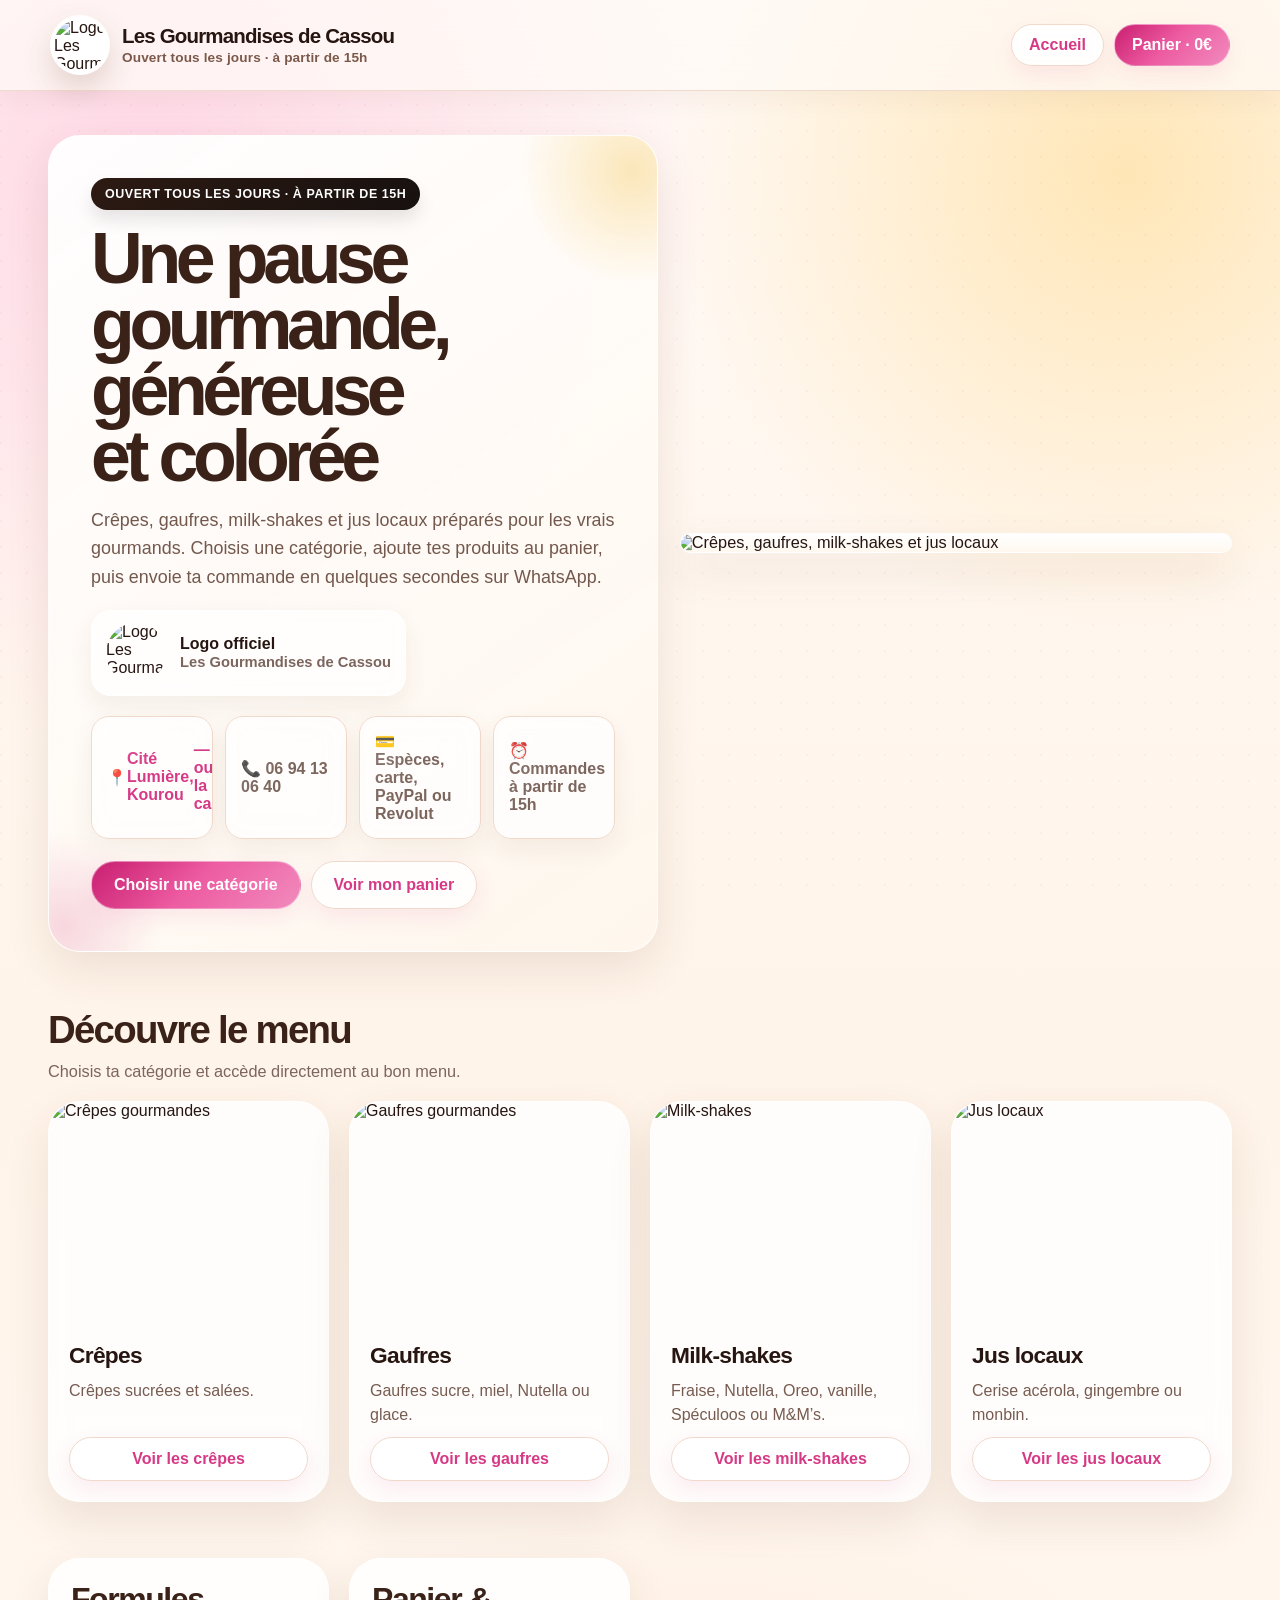
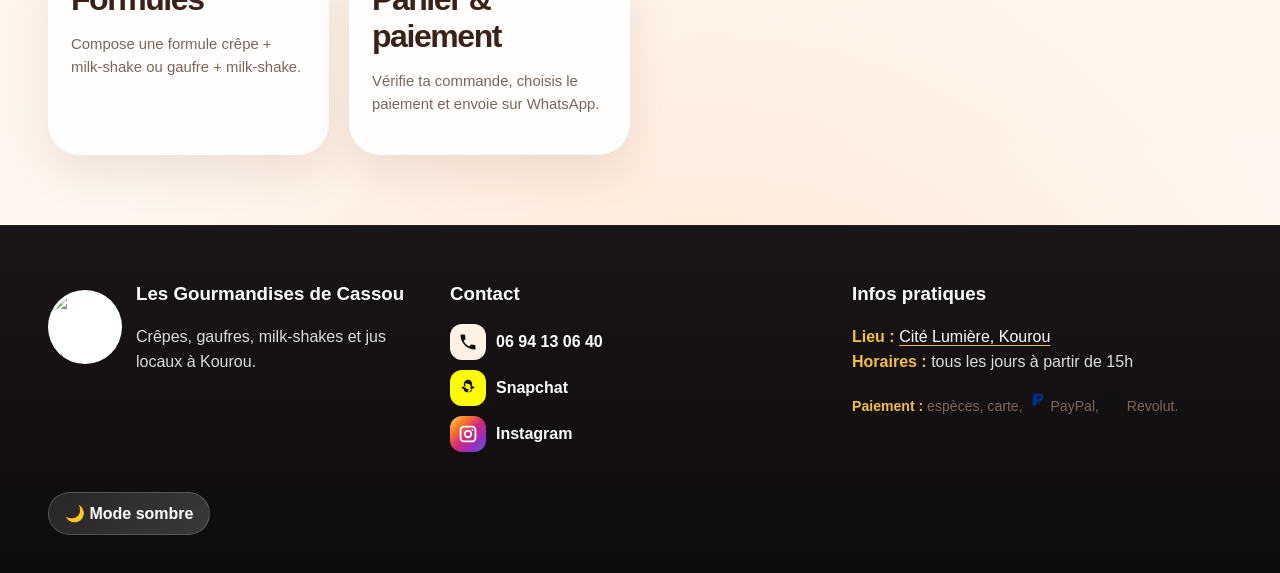
==== commit 153a0130: "Add files via upload" ====
--- a/index.html
+++ b/index.html
@@ -1,148 +1,156 @@
 <!DOCTYPE html>
+
 <html lang="fr">
 <head>
-  <meta charset="UTF-8" />
-  <meta name="viewport" content="width=device-width, initial-scale=1.0" />
-  <title>Les Gourmandises de Cassou — Accueil</title>
-  <link rel="stylesheet" href="style.css">
-  <link rel="icon" type="image/jpeg" href="logo-cassou.jpg">
+<meta charset="utf-8"/>
+<meta content="width=device-width, initial-scale=1.0" name="viewport"/>
+<title>Les Gourmandises de Cassou — Accueil</title>
+<link href="style.css" rel="stylesheet"/>
+<link href="assets/images/logo-cassou.png" rel="icon" type="image/png"/>
 </head>
 <body>
 <header class="header">
-  <div class="header-inner">
-    <a class="logo" href="index.html">
-      <img class="logo-image" src="logo-cassou.jpg" alt="Logo Les Gourmandises de Cassou">
-      <div class="logo-text">
-        <strong>Les Gourmandises de Cassou</strong>
-        <span data-opening>Ouvert tous les jours · à partir de 15h</span>
-      </div>
-    </a>
-    <div class="header-actions">
-      <a class="btn btn-soft" href="index.html">Accueil</a>
-      <a class="btn btn-primary" href="paiement.html" data-cart-total>Panier · 0€</a>
-    </div>
-  </div>
+<div class="header-inner">
+<a class="logo" href="index.html">
+<img alt="Logo Les Gourmandises de Cassou" class="logo-image" src="assets/images/logo-cassou.png"/>
+<div class="logo-text">
+<strong>Les Gourmandises de Cassou</strong>
+<span data-opening="">Ouvert tous les jours · à partir de 15h</span>
+</div>
+</a>
+<div class="header-actions">
+<a class="btn btn-soft" href="index.html">Accueil</a>
+<a class="btn btn-primary" data-cart-total="" href="paiement.html">Panier · 0€</a>
+</div>
+</div>
 </header>
 <main>
-  <div class="container">
-    <section class="hero">
-      <div class="hero-copy">
-        <span class="tag" data-opening>Ouvert tous les jours · à partir de 15h</span>
-        <h1>Une pause gourmande, généreuse et colorée</h1>
-        <p class="lead">
+<div class="container">
+<section class="hero">
+<div class="hero-copy">
+<span class="tag" data-opening="">Ouvert tous les jours · à partir de 15h</span>
+<h1>Une pause gourmande, généreuse et colorée</h1>
+<p class="lead">
           Crêpes, gaufres, milk-shakes et jus locaux préparés pour les vrais gourmands. Choisis une catégorie, ajoute tes produits au panier, puis envoie ta commande en quelques secondes sur WhatsApp.
         </p>
-        <div class="home-logo-card">
-          <img src="logo-cassou.jpg" alt="Logo Les Gourmandises de Cassou">
-          <div>
-            <strong>Logo officiel</strong>
-            <span>Les Gourmandises de Cassou</span>
-          </div>
-        </div>
-        <div class="hero-info">
-          <a class="info-chip map-link" data-map-link target="_blank" rel="noopener" href="#">
-            📍 <span data-location>Cité Lumière, Kourou</span> — ouvrir la carte
+<div class="home-logo-card">
+<img alt="Logo Les Gourmandises de Cassou" src="assets/images/logo-cassou.png"/>
+<div>
+<strong>Logo officiel</strong>
+<span>Les Gourmandises de Cassou</span>
+</div>
+</div>
+<div class="hero-info">
+<a class="info-chip map-link" data-map-link="" href="#" rel="noopener" target="_blank">
+            📍 <span data-location="">Cité Lumière, Kourou</span> — ouvrir la carte
           </a>
-          <div class="info-chip">📞 06 94 13 06 40</div>
-          <div class="info-chip">💳 Espèces, carte, PayPal ou Revolut</div>
-          <div class="info-chip">⏰ Commandes à partir de 15h</div>
-        </div>
-        <div class="hero-actions">
-          <a class="btn btn-primary" href="#categories">Choisir une catégorie</a>
-          <a class="btn btn-soft" href="paiement.html">Voir mon panier</a>
-        </div>
-      </div>
-      <div class="hero-visual">
-        <img src="hero.png" alt="Crêpes, gaufres, milk-shakes et jus locaux">
-      </div>
-    </section>
-
-    <section class="section" id="categories">
-      <div class="section-head">
-        <div>
-          <h2>Découvre le menu</h2>
-          <p>Choisis ta catégorie et accède directement au bon menu.</p>
-        </div>
-      </div>
-
-      <div class="category-grid">
-        <article class="category-card">
-          <img src="crepes.png" alt="Crêpes gourmandes">
-          <div class="content">
-            <h3>Crêpes</h3>
-            <p>Crêpes sucrées et salées.</p>
-            <a class="btn btn-soft" href="crepes.html">Voir les crêpes</a>
-          </div>
-        </article>
-
-        <article class="category-card">
-          <img src="gaufres.png" alt="Gaufres gourmandes">
-          <div class="content">
-            <h3>Gaufres</h3>
-            <p>Gaufres sucre, miel, Nutella ou glace.</p>
-            <a class="btn btn-soft" href="gaufres.html">Voir les gaufres</a>
-          </div>
-        </article>
-
-        <article class="category-card">
-          <img src="milkshakes.png" alt="Milk-shakes">
-          <div class="content">
-            <h3>Milk-shakes</h3>
-            <p>Fraise, Nutella, Oreo, vanille, Spéculoos ou M&M’s.</p>
-            <a class="btn btn-soft" href="milkshakes.html">Voir les milk-shakes</a>
-          </div>
-        </article>
-
-        <article class="category-card">
-          <img src="jus-locaux.png" alt="Jus locaux">
-          <div class="content">
-            <h3>Jus locaux</h3>
-            <p>Cerise acérola, gingembre ou monbin.</p>
-            <a class="btn btn-soft" href="jus.html">Voir les jus locaux</a>
-          </div>
-        </article>
-      </div>
-    </section>
-
-    <section class="section">
-      <div class="category-grid">
-        <a class="card" href="formules.html">
-          <h2>Formules</h2>
-          <p class="note">Compose une formule crêpe + milk-shake ou gaufre + milk-shake.</p>
-        </a>
-        <a class="card" href="paiement.html">
-          <h2>Panier & paiement</h2>
-          <p class="note">Vérifie ta commande, choisis le paiement et envoie sur WhatsApp.</p>
-        </a>
-      </div>
-    </section>
-  </div>
+<div class="info-chip">📞 06 94 13 06 40</div>
+<div class="info-chip">💳 Espèces, carte, PayPal ou Revolut</div>
+<div class="info-chip">⏰ Commandes à partir de 15h</div>
+</div>
+<div class="hero-actions">
+<a class="btn btn-primary" href="#categories">Choisir une catégorie</a>
+<a class="btn btn-soft" href="paiement.html">Voir mon panier</a>
+</div>
+</div>
+<div class="hero-visual">
+<img alt="Crêpes, gaufres, milk-shakes et jus locaux" src="assets/images/hero.png"/>
+</div>
+</section>
+<section class="section" id="categories">
+<div class="section-head">
+<div>
+<h2>Découvre le menu</h2>
+<p>Choisis ta catégorie et accède directement au bon menu.</p>
+</div>
+</div>
+<div class="category-grid">
+<article class="category-card">
+<img alt="Crêpes gourmandes" src="assets/images/crepes.png"/>
+<div class="content">
+<h3>Crêpes</h3>
+<p>Crêpes sucrées et salées.</p>
+<a class="btn btn-soft" href="crepes.html">Voir les crêpes</a>
+</div>
+</article>
+<article class="category-card">
+<img alt="Gaufres gourmandes" src="assets/images/gaufres.png"/>
+<div class="content">
+<h3>Gaufres</h3>
+<p>Gaufres sucre, miel, Nutella ou glace.</p>
+<a class="btn btn-soft" href="gaufres.html">Voir les gaufres</a>
+</div>
+</article>
+<article class="category-card">
+<img alt="Milk-shakes" src="assets/images/milkshakes.png"/>
+<div class="content">
+<h3>Milk-shakes</h3>
+<p>Fraise, Nutella, Oreo, vanille, Spéculoos ou M&amp;M’s.</p>
+<a class="btn btn-soft" href="milkshakes.html">Voir les milk-shakes</a>
+</div>
+</article>
+<article class="category-card">
+<img alt="Jus locaux" src="assets/images/jus-locaux.png"/>
+<div class="content">
+<h3>Jus locaux</h3>
+<p>Cerise acérola, gingembre ou monbin.</p>
+<a class="btn btn-soft" href="jus.html">Voir les jus locaux</a>
+</div>
+</article>
+</div>
+</section>
+<section class="section">
+<div class="category-grid">
+<a class="card" href="formules.html">
+<h2>Formules</h2>
+<p class="note">Compose une formule crêpe + milk-shake ou gaufre + milk-shake.</p>
+</a>
+<a class="card" href="paiement.html">
+<h2>Panier &amp; paiement</h2>
+<p class="note">Vérifie ta commande, choisis le paiement et envoie sur WhatsApp.</p>
+</a>
+</div>
+</section>
+</div>
 </main>
 <footer>
-  <div class="container footer-grid">
-    <div>
-      <div class="footer-brand">
-        <img class="footer-logo" src="logo-cassou.jpg" alt="Logo Les Gourmandises de Cassou">
-        <div>
-          <h3>Les Gourmandises de Cassou</h3>
-          <p>Crêpes, gaufres, milk-shakes et jus locaux à Kourou.</p>
-        </div>
-      </div>
-    </div>
-    <div>
-      <h3>Contact</h3>
-      <p><b>Téléphone :</b> 06 94 13 06 40<br><b>Snap :</b> <a data-snap-link href="#" target="_blank" rel="noopener">ouvrir Snapchat</a></p>
-    </div>
-    <div>
-      <h3>Infos pratiques</h3>
-      <p><b>Lieu :</b> <a data-map-link href="#" target="_blank" rel="noopener"><span data-location>Cité Lumière, Kourou</span></a><br><b>Horaires :</b> tous les jours à partir de 15h</p>
-    </div>
-    <div class="theme-toggle-wrap">
-      <button class="theme-toggle" id="themeToggle" type="button">🌙 Mode sombre</button>
-    </div>
-  </div>
+<div class="container footer-grid">
+<div>
+<div class="footer-brand">
+<img alt="Logo Les Gourmandises de Cassou" class="footer-logo" src="assets/images/logo-cassou.png"/>
+<div>
+<h3>Les Gourmandises de Cassou</h3>
+<p>Crêpes, gaufres, milk-shakes et jus locaux à Kourou.</p>
+</div>
+</div>
+</div>
+<div>
+<h3>Contact</h3>
+<div class="icon-links">
+<a class="icon-link" data-phone-link="" href="tel:+594694130640">
+<span class="icon-badge phone"><svg aria-hidden="true" viewbox="0 0 24 24"><path d="M6.62 10.79a15.46 15.46 0 0 0 6.59 6.59l2.2-2.2a1 1 0 0 1 1-.24c1.12.37 2.33.56 3.59.56a1 1 0 0 1 1 1V20a1 1 0 0 1-1 1C10.85 21 3 13.15 3 3.99A1 1 0 0 1 4 3h3.5a1 1 0 0 1 1 1c0 1.26.19 2.47.56 3.59a1 1 0 0 1-.25 1.01z" fill="currentColor"></path></svg></span>
+<span data-phone-text="">06 94 13 06 40</span>
+</a>
+<a class="icon-link" data-snap-link="" href="#" rel="noopener" target="_blank">
+<span class="icon-badge snapchat"><svg aria-hidden="true" viewbox="0 0 24 24"><path d="M12 2c2.75 0 5 2.22 5 4.96 0 .67-.13 1.31-.38 1.9.39.54.86.97 1.46 1.29.54.29 1.17.46 1.92.52-.11.44-.31.83-.58 1.16-.55.67-1.39 1.14-2.43 1.37.03.16.04.32.04.49 0 .83-.33 1.6-.89 2.18-.8.82-1.93 1.27-3.17 1.27-.32 0-.63-.03-.93-.1-.3.07-.61.1-.93.1-1.24 0-2.37-.45-3.17-1.27A3.13 3.13 0 0 1 7.06 14c0-.17.01-.33.04-.49-1.04-.23-1.88-.7-2.43-1.37-.27-.33-.47-.72-.58-1.16.75-.06 1.38-.23 1.92-.52.6-.32 1.07-.75 1.46-1.29A4.9 4.9 0 0 1 7 6.96C7 4.22 9.25 2 12 2zm0 14.56c.19.1.42.16.67.16.54 0 1.03-.19 1.37-.54.25-.25.39-.58.39-.93v-.18l.44-.05c.93-.11 1.67-.44 2.14-.96-.79-.25-1.47-.68-2.04-1.29l-.31-.33.21-.41c.27-.53.41-1.09.41-1.67 0-1.84-1.5-3.33-3.35-3.33S8.65 5.12 8.65 6.96c0 .58.14 1.14.41 1.67l.21.41-.31.33c-.57.61-1.25 1.04-2.04 1.29.47.52 1.21.85 2.14.96l.44.05v.18c0 .35.14.68.39.93.34.35.83.54 1.37.54.25 0 .48-.06.67-.16l.37-.2.37.2z" fill="currentColor"></path></svg></span>
+<span>Snapchat</span>
+</a>
+<a class="icon-link" data-instagram-link="" href="#" rel="noopener" target="_blank">
+<span class="icon-badge instagram"><svg aria-hidden="true" viewbox="0 0 24 24"><path d="M7 2h10a5 5 0 0 1 5 5v10a5 5 0 0 1-5 5H7a5 5 0 0 1-5-5V7a5 5 0 0 1 5-5m0 2.2A2.8 2.8 0 0 0 4.2 7v10A2.8 2.8 0 0 0 7 19.8h10a2.8 2.8 0 0 0 2.8-2.8V7A2.8 2.8 0 0 0 17 4.2H7m10.25 1.65a1.1 1.1 0 1 1-1.1 1.1 1.1 1.1 0 0 1 1.1-1.1M12 7a5 5 0 1 1-5 5 5 5 0 0 1 5-5m0 2.2A2.8 2.8 0 1 0 14.8 12 2.8 2.8 0 0 0 12 9.2z" fill="currentColor"></path></svg></span>
+<span>Instagram</span>
+</a>
+</div>
+</div>
+<div>
+<h3>Infos pratiques</h3>
+<p><b>Lieu :</b> <a data-map-link="" href="#" rel="noopener" target="_blank"><span data-location="">Cité Lumière, Kourou</span></a><br/><b>Horaires :</b> tous les jours à partir de 15h</p><p class="payment-brand-note"><b>Paiement :</b> espèces, carte, <span class="pay-icon paypal"><svg aria-hidden="true" viewbox="0 0 24 24"><path d="M7.4 3h7.39c2.96 0 4.95 1.53 4.95 4.18 0 3.15-2.31 5.18-5.79 5.18h-2.7l-.69 4.4H6.5L7.4 3zm4.36 6.23h2.11c1.51 0 2.42-.69 2.42-1.81 0-.9-.64-1.41-1.79-1.41h-2.27l-.47 3.22z" fill="currentColor"></path><path d="M9.12 8.18h3.44c2.33 0 3.93 1.18 3.93 3.17 0 2.44-1.82 4.15-4.57 4.15h-1.82L9.54 19H6.72l1.53-10.82h.87z" fill="currentColor" opacity=".55"></path></svg></span> PayPal, <span class="pay-icon revolut"><svg aria-hidden="true" viewbox="0 0 24 24"><path d="M4 6.5A2.5 2.5 0 0 1 6.5 4h5.93A4.57 4.57 0 0 1 17 8.57c0 2.53-2.04 4.57-4.57 4.57H9.1L17.6 20H13l-7.5-7.1V20H4V6.5zm2.2 4.53h6.12a2.36 2.36 0 1 0 0-4.72H6.2v4.72z" fill="currentColor"></path></svg></span> Revolut.</p>
+</div>
+<div class="theme-toggle-wrap">
+<button class="theme-toggle" id="themeToggle" type="button">🌙 Mode sombre</button>
+</div>
+</div>
 </footer>
-<a class="btn btn-primary floating" href="paiement.html" data-cart-total>Panier · 0€</a>
+<a class="btn btn-primary floating" data-cart-total="" href="paiement.html">Panier · 0€</a>
 <script src="config.js"></script>
 <script src="app.js"></script>
 </body>
--- a/style.css
+++ b/style.css
@@ -1055,3 +1055,19 @@
     flex-basis:78px;
   }
 }
+
+
+.icon-links{display:flex;flex-direction:column;gap:10px;margin-top:8px}
+.icon-link{display:inline-flex;align-items:center;gap:10px;color:#fff;text-decoration:none;font-weight:700}
+.icon-link:hover{opacity:.92;text-decoration:none}
+.icon-badge{width:36px;height:36px;display:inline-flex;align-items:center;justify-content:center;border-radius:12px;flex:0 0 36px}
+.icon-badge svg{width:20px;height:20px;display:block}
+.icon-badge.phone{background:#fff2e5;color:#111}
+.icon-badge.snapchat{background:#FFFC00;color:#111}
+.icon-badge.instagram{background:linear-gradient(135deg,#feda75 0%, #fa7e1e 25%, #d62976 50%, #962fbf 75%, #4f5bd5 100%);color:#fff}
+.pay-action{display:inline-flex;align-items:center;gap:10px}
+.pay-icon{width:20px;height:20px;display:inline-flex;align-items:center;justify-content:center}
+.pay-icon svg{width:20px;height:20px;display:block}
+.pay-icon.paypal{color:#003087}
+.pay-icon.revolut{color:#111}
+.payment-brand-note{margin-top:8px;font-size:.88rem;color:var(--muted)}
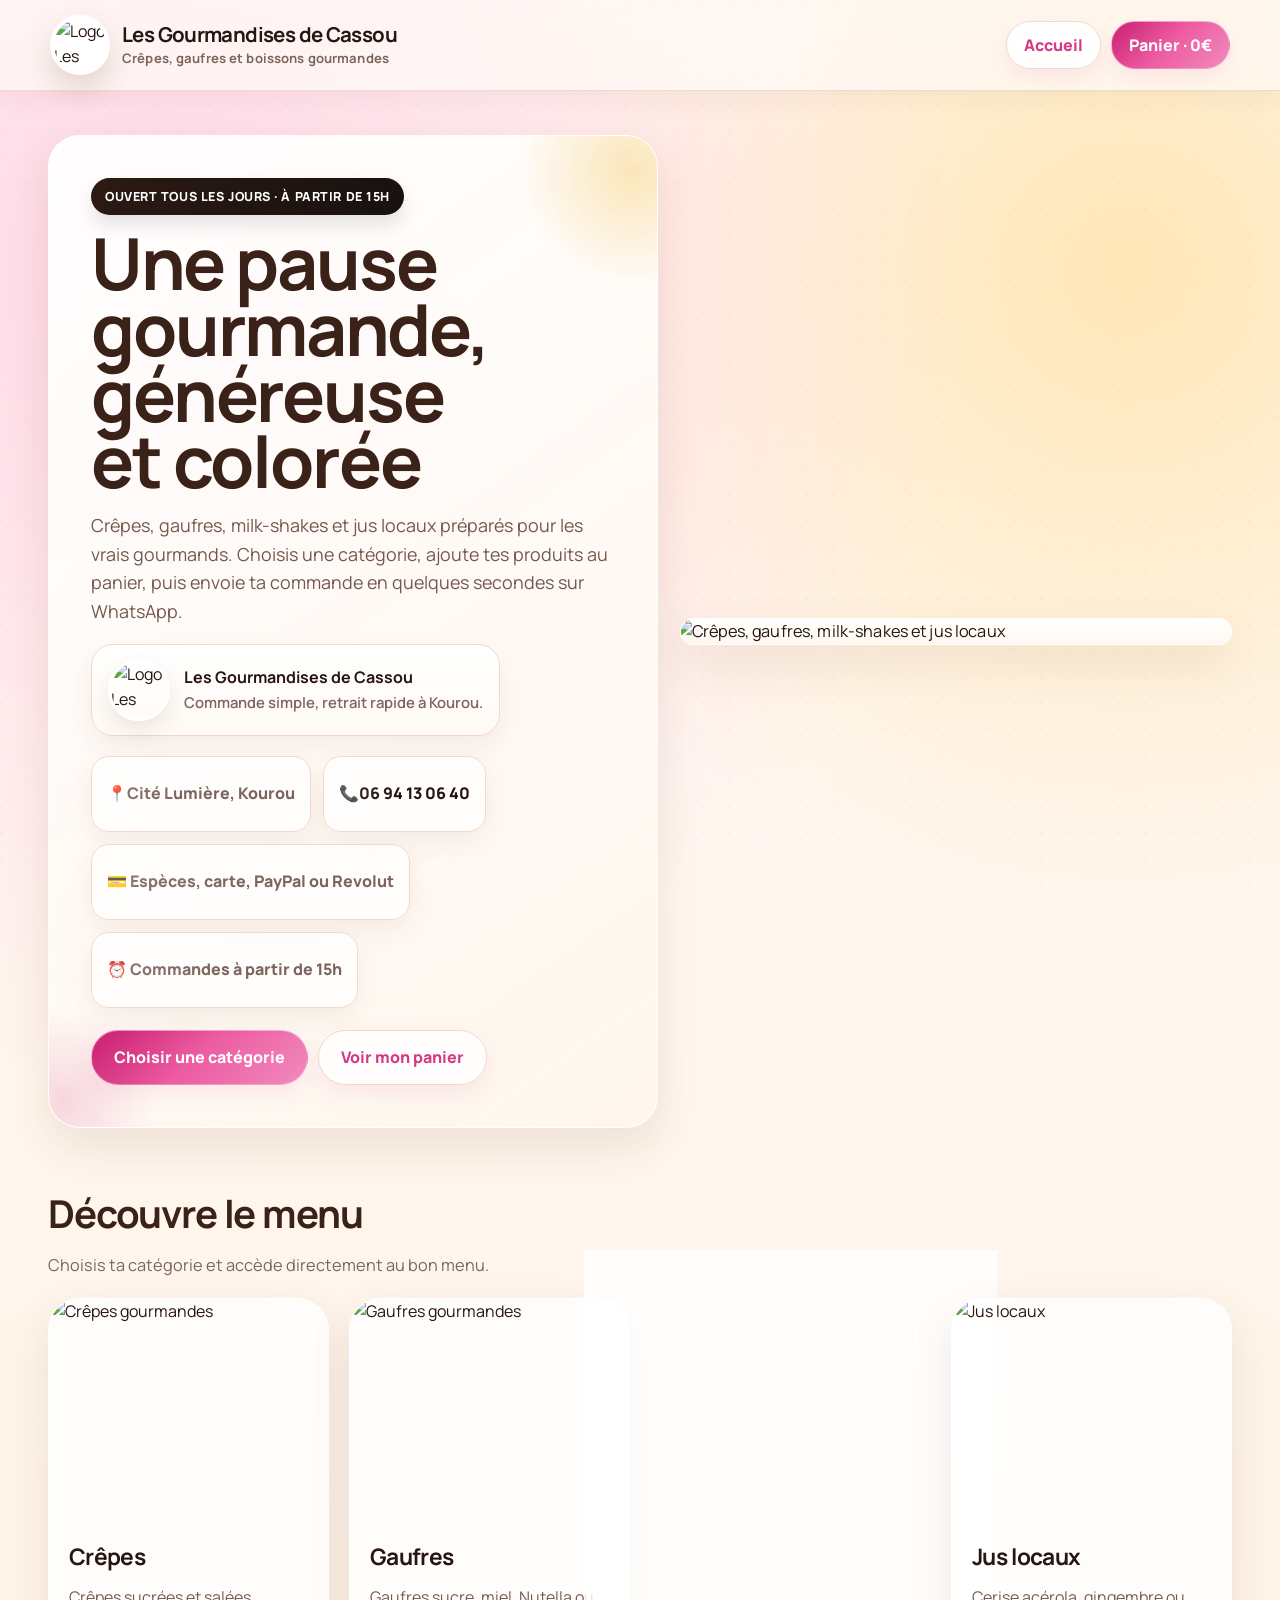
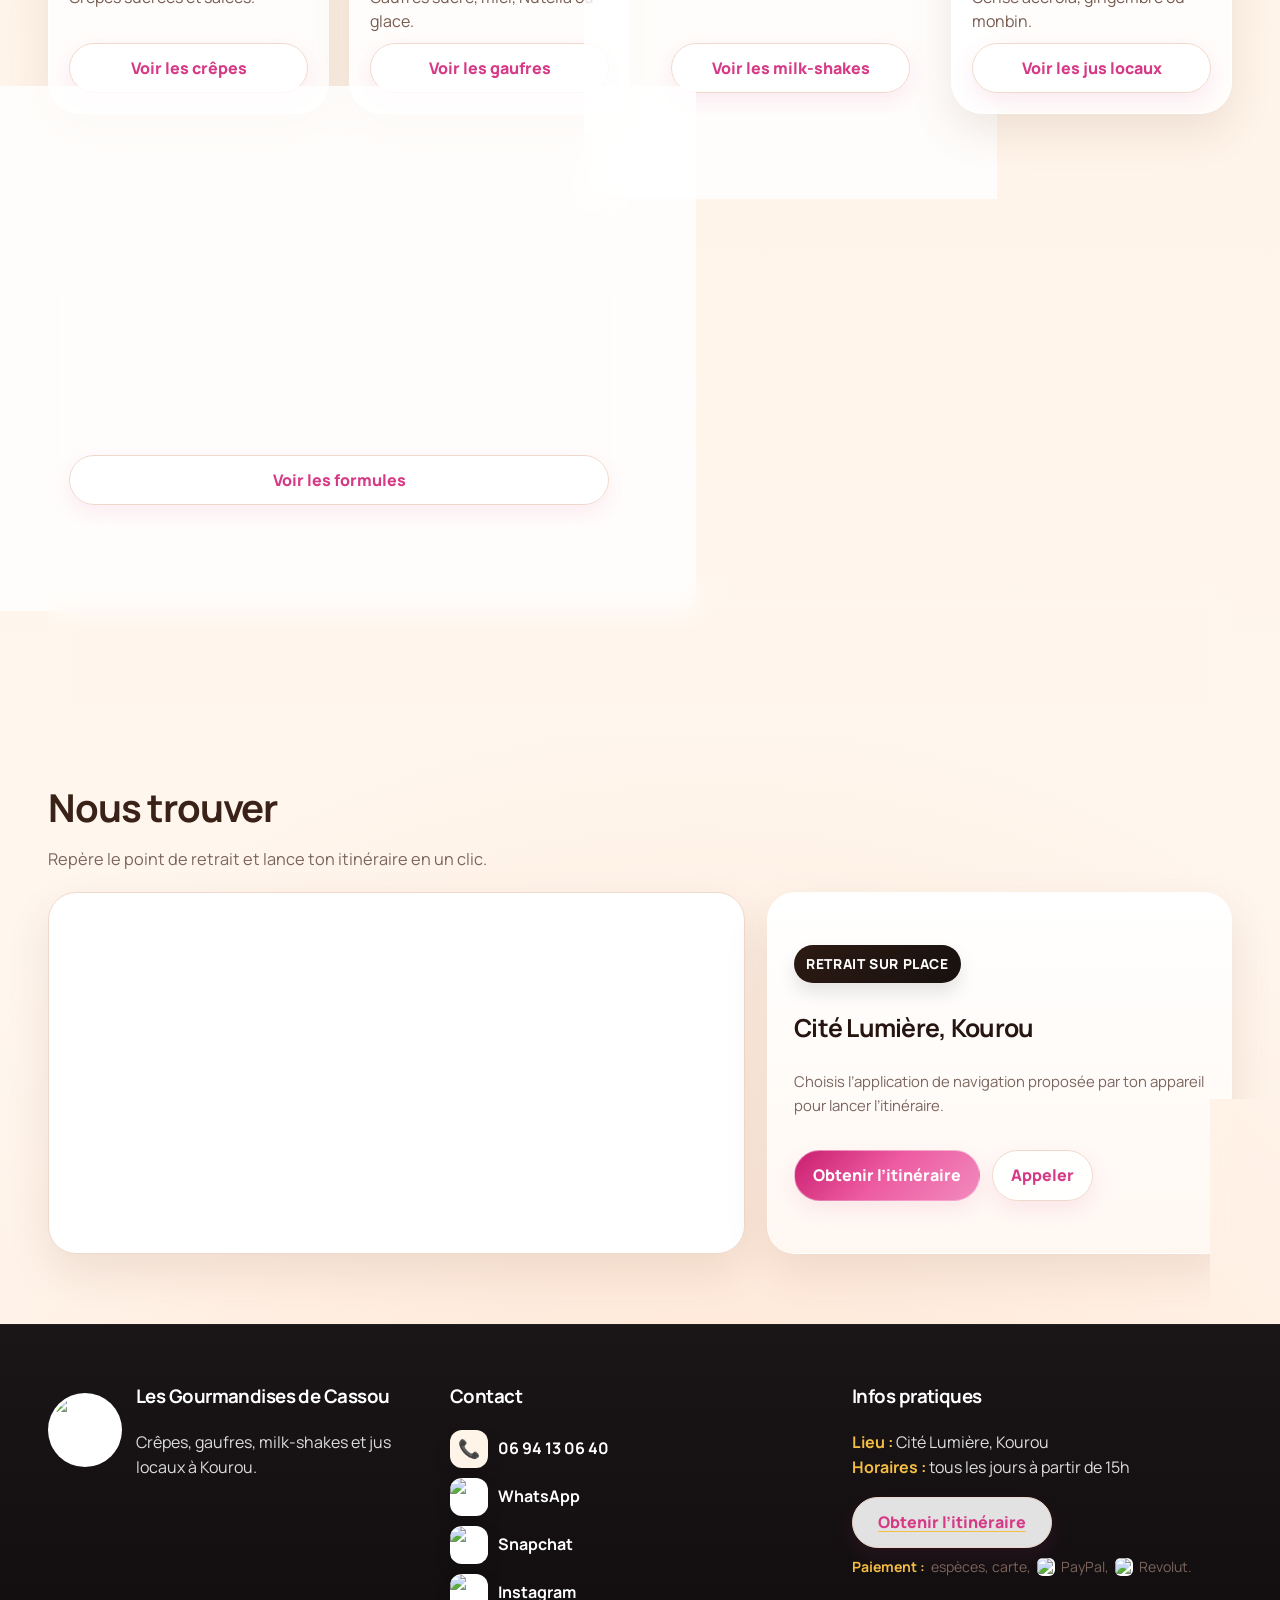
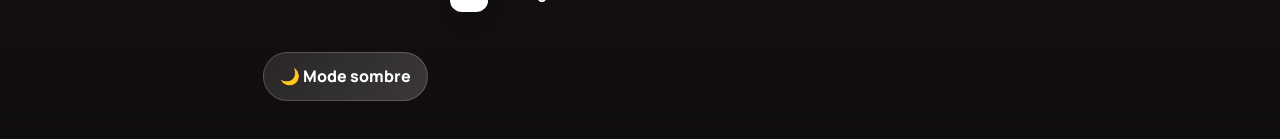
==== commit 39ca9bbd: "Add files via upload" ====
--- a/index.html
+++ b/index.html
@@ -6,16 +6,19 @@
 <meta content="width=device-width, initial-scale=1.0" name="viewport"/>
 <title>Les Gourmandises de Cassou — Accueil</title>
 <link href="style.css" rel="stylesheet"/>
-<link href="assets/images/logo-cassou.png" rel="icon" type="image/png"/>
+<link crossorigin="" href="https://fonts.gstatic.com" rel="preconnect"/>
+<link href="https://fonts.googleapis.com" rel="preconnect"/>
+<link href="https://fonts.googleapis.com/css2?family=Manrope:wght@400;500;600;700;800&amp;display=swap" rel="stylesheet"/>
+<link href="assets/images/logo-cassou.webp" rel="icon" type="image/webp"/>
 </head>
 <body>
 <header class="header">
 <div class="header-inner">
 <a class="logo" href="index.html">
-<img alt="Logo Les Gourmandises de Cassou" class="logo-image" src="assets/images/logo-cassou.png"/>
+<img alt="Logo Les Gourmandises de Cassou" class="logo-image" decoding="async" fetchpriority="high" loading="eager" src="assets/images/logo-cassou.webp"/>
 <div class="logo-text">
 <strong>Les Gourmandises de Cassou</strong>
-<span data-opening="">Ouvert tous les jours · à partir de 15h</span>
+<span>Crêpes, gaufres et boissons gourmandes</span>
 </div>
 </a>
 <div class="header-actions">
@@ -33,28 +36,18 @@
 <p class="lead">
           Crêpes, gaufres, milk-shakes et jus locaux préparés pour les vrais gourmands. Choisis une catégorie, ajoute tes produits au panier, puis envoie ta commande en quelques secondes sur WhatsApp.
         </p>
-<div class="home-logo-card">
-<img alt="Logo Les Gourmandises de Cassou" src="assets/images/logo-cassou.png"/>
-<div>
-<strong>Logo officiel</strong>
-<span>Les Gourmandises de Cassou</span>
-</div>
-</div>
-<div class="hero-info">
-<a class="info-chip map-link" data-map-link="" href="#" rel="noopener" target="_blank">
-            📍 <span data-location="">Cité Lumière, Kourou</span> — ouvrir la carte
-          </a>
-<div class="info-chip">📞 06 94 13 06 40</div>
+<div class="home-logo-card"><img alt="Logo Les Gourmandises de Cassou" decoding="async" loading="lazy" src="assets/images/logo-cassou.webp"/><div><strong>Les Gourmandises de Cassou</strong><span>Commande simple, retrait rapide à Kourou.</span></div></div>
+<div class="hero-info"><div class="info-chip">📍 <span data-location="">Cité Lumière, Kourou</span></div>
+<a class="info-chip info-chip-link" data-phone-link="" href="tel:+594694130640">📞 <span data-phone-text="">06 94 13 06 40</span></a>
 <div class="info-chip">💳 Espèces, carte, PayPal ou Revolut</div>
-<div class="info-chip">⏰ Commandes à partir de 15h</div>
-</div>
+<div class="info-chip">⏰ Commandes à partir de 15h</div></div>
 <div class="hero-actions">
 <a class="btn btn-primary" href="#categories">Choisir une catégorie</a>
 <a class="btn btn-soft" href="paiement.html">Voir mon panier</a>
 </div>
 </div>
 <div class="hero-visual">
-<img alt="Crêpes, gaufres, milk-shakes et jus locaux" src="assets/images/hero.png"/>
+<img alt="Crêpes, gaufres, milk-shakes et jus locaux" decoding="async" loading="eager" src="assets/images/hero.webp"/>
 </div>
 </section>
 <section class="section" id="categories">
@@ -66,7 +59,7 @@
 </div>
 <div class="category-grid">
 <article class="category-card">
-<img alt="Crêpes gourmandes" src="assets/images/crepes.png"/>
+<img alt="Crêpes gourmandes" decoding="async" loading="lazy" src="assets/images/crepes.webp"/>
 <div class="content">
 <h3>Crêpes</h3>
 <p>Crêpes sucrées et salées.</p>
@@ -74,7 +67,7 @@
 </div>
 </article>
 <article class="category-card">
-<img alt="Gaufres gourmandes" src="assets/images/gaufres.png"/>
+<img alt="Gaufres gourmandes" decoding="async" loading="lazy" src="assets/images/gaufres.webp"/>
 <div class="content">
 <h3>Gaufres</h3>
 <p>Gaufres sucre, miel, Nutella ou glace.</p>
@@ -82,7 +75,7 @@
 </div>
 </article>
 <article class="category-card">
-<img alt="Milk-shakes" src="assets/images/milkshakes.png"/>
+<img alt="Milk-shakes" decoding="async" loading="lazy" src="assets/images/milkshakes.webp"/>
 <div class="content">
 <h3>Milk-shakes</h3>
 <p>Fraise, Nutella, Oreo, vanille, Spéculoos ou M&amp;M’s.</p>
@@ -90,34 +83,23 @@
 </div>
 </article>
 <article class="category-card">
-<img alt="Jus locaux" src="assets/images/jus-locaux.png"/>
+<img alt="Jus locaux" decoding="async" loading="lazy" src="assets/images/jus-locaux.webp"/>
 <div class="content">
 <h3>Jus locaux</h3>
 <p>Cerise acérola, gingembre ou monbin.</p>
 <a class="btn btn-soft" href="jus.html">Voir les jus locaux</a>
 </div>
 </article>
-</div>
+<article class="category-card"><img alt="Formules gourmandes" decoding="async" loading="lazy" src="assets/images/hero.webp"/><div class="content"><h3>Formules</h3><p>Choisis une formule crêpe ou gaufre avec milk-shake.</p><a class="btn btn-soft" href="formules.html">Voir les formules</a></div></article></div>
 </section>
-<section class="section">
-<div class="category-grid">
-<a class="card" href="formules.html">
-<h2>Formules</h2>
-<p class="note">Compose une formule crêpe + milk-shake ou gaufre + milk-shake.</p>
-</a>
-<a class="card" href="paiement.html">
-<h2>Panier &amp; paiement</h2>
-<p class="note">Vérifie ta commande, choisis le paiement et envoie sur WhatsApp.</p>
-</a>
-</div>
-</section>
-</div>
+<section class="section"><div class="quick-cards"><a class="card quick-card" href="paiement.html"><h2>Panier et paiement</h2><p class="note">Vérifie ta commande, choisis ton mode de paiement et envoie-la sur WhatsApp.</p></a></div></section>
+<section class="section map-section" id="nous-trouver"><div class="section-head"><div><h2>Nous trouver</h2><p>Repère le point de retrait et lance ton itinéraire en un clic.</p></div></div><div class="map-layout"><div class="map-card"><iframe class="map-frame" data-map-embed="" loading="lazy" referrerpolicy="no-referrer-when-downgrade" src="" title="Carte de localisation"></iframe></div><div class="card map-info-card"><span class="tag small">Retrait sur place</span><h3>Cité Lumière, Kourou</h3><p class="note">Choisis l’application de navigation proposée par ton appareil pour lancer l’itinéraire.</p><div class="map-actions"><a class="btn btn-primary" data-route-link="" href="#">Obtenir l’itinéraire</a><a class="btn btn-soft" data-phone-link="" href="tel:+594694130640">Appeler</a></div></div></div></section></div>
 </main>
 <footer>
 <div class="container footer-grid">
 <div>
 <div class="footer-brand">
-<img alt="Logo Les Gourmandises de Cassou" class="footer-logo" src="assets/images/logo-cassou.png"/>
+<img alt="Logo Les Gourmandises de Cassou" class="footer-logo" decoding="async" loading="lazy" src="assets/images/logo-cassou.webp"/>
 <div>
 <h3>Les Gourmandises de Cassou</h3>
 <p>Crêpes, gaufres, milk-shakes et jus locaux à Kourou.</p>
@@ -126,24 +108,32 @@
 </div>
 <div>
 <h3>Contact</h3>
-<div class="icon-links">
-<a class="icon-link" data-phone-link="" href="tel:+594694130640">
-<span class="icon-badge phone"><svg aria-hidden="true" viewbox="0 0 24 24"><path d="M6.62 10.79a15.46 15.46 0 0 0 6.59 6.59l2.2-2.2a1 1 0 0 1 1-.24c1.12.37 2.33.56 3.59.56a1 1 0 0 1 1 1V20a1 1 0 0 1-1 1C10.85 21 3 13.15 3 3.99A1 1 0 0 1 4 3h3.5a1 1 0 0 1 1 1c0 1.26.19 2.47.56 3.59a1 1 0 0 1-.25 1.01z" fill="currentColor"></path></svg></span>
+<div class="icon-links brand-links">
+<a class="icon-link brand-link" data-phone-link="" href="tel:+594694130640">
+<span class="brand-icon phone-chip">📞</span>
 <span data-phone-text="">06 94 13 06 40</span>
 </a>
-<a class="icon-link" data-snap-link="" href="#" rel="noopener" target="_blank">
-<span class="icon-badge snapchat"><svg aria-hidden="true" viewbox="0 0 24 24"><path d="M12 2c2.75 0 5 2.22 5 4.96 0 .67-.13 1.31-.38 1.9.39.54.86.97 1.46 1.29.54.29 1.17.46 1.92.52-.11.44-.31.83-.58 1.16-.55.67-1.39 1.14-2.43 1.37.03.16.04.32.04.49 0 .83-.33 1.6-.89 2.18-.8.82-1.93 1.27-3.17 1.27-.32 0-.63-.03-.93-.1-.3.07-.61.1-.93.1-1.24 0-2.37-.45-3.17-1.27A3.13 3.13 0 0 1 7.06 14c0-.17.01-.33.04-.49-1.04-.23-1.88-.7-2.43-1.37-.27-.33-.47-.72-.58-1.16.75-.06 1.38-.23 1.92-.52.6-.32 1.07-.75 1.46-1.29A4.9 4.9 0 0 1 7 6.96C7 4.22 9.25 2 12 2zm0 14.56c.19.1.42.16.67.16.54 0 1.03-.19 1.37-.54.25-.25.39-.58.39-.93v-.18l.44-.05c.93-.11 1.67-.44 2.14-.96-.79-.25-1.47-.68-2.04-1.29l-.31-.33.21-.41c.27-.53.41-1.09.41-1.67 0-1.84-1.5-3.33-3.35-3.33S8.65 5.12 8.65 6.96c0 .58.14 1.14.41 1.67l.21.41-.31.33c-.57.61-1.25 1.04-2.04 1.29.47.52 1.21.85 2.14.96l.44.05v.18c0 .35.14.68.39.93.34.35.83.54 1.37.54.25 0 .48-.06.67-.16l.37-.2.37.2z" fill="currentColor"></path></svg></span>
+<a class="icon-link brand-link" data-whatsapp-link="" href="#" rel="noopener" target="_blank">
+<span class="brand-icon"><img alt="WhatsApp" decoding="async" loading="lazy" src="assets/images/icon-whatsapp.webp"/></span>
+<span>WhatsApp</span>
+</a>
+<a class="icon-link brand-link" data-snap-link="" href="#" rel="noopener" target="_blank">
+<span class="brand-icon"><img alt="Snapchat" decoding="async" loading="lazy" src="assets/images/icon-snapchat.webp"/></span>
 <span>Snapchat</span>
 </a>
-<a class="icon-link" data-instagram-link="" href="#" rel="noopener" target="_blank">
-<span class="icon-badge instagram"><svg aria-hidden="true" viewbox="0 0 24 24"><path d="M7 2h10a5 5 0 0 1 5 5v10a5 5 0 0 1-5 5H7a5 5 0 0 1-5-5V7a5 5 0 0 1 5-5m0 2.2A2.8 2.8 0 0 0 4.2 7v10A2.8 2.8 0 0 0 7 19.8h10a2.8 2.8 0 0 0 2.8-2.8V7A2.8 2.8 0 0 0 17 4.2H7m10.25 1.65a1.1 1.1 0 1 1-1.1 1.1 1.1 1.1 0 0 1 1.1-1.1M12 7a5 5 0 1 1-5 5 5 5 0 0 1 5-5m0 2.2A2.8 2.8 0 1 0 14.8 12 2.8 2.8 0 0 0 12 9.2z" fill="currentColor"></path></svg></span>
+<a class="icon-link brand-link" data-instagram-link="" href="#" rel="noopener" target="_blank">
+<span class="brand-icon"><img alt="Instagram" decoding="async" loading="lazy" src="assets/images/icon-instagram.webp"/></span>
 <span>Instagram</span>
 </a>
 </div>
 </div>
 <div>
 <h3>Infos pratiques</h3>
-<p><b>Lieu :</b> <a data-map-link="" href="#" rel="noopener" target="_blank"><span data-location="">Cité Lumière, Kourou</span></a><br/><b>Horaires :</b> tous les jours à partir de 15h</p><p class="payment-brand-note"><b>Paiement :</b> espèces, carte, <span class="pay-icon paypal"><svg aria-hidden="true" viewbox="0 0 24 24"><path d="M7.4 3h7.39c2.96 0 4.95 1.53 4.95 4.18 0 3.15-2.31 5.18-5.79 5.18h-2.7l-.69 4.4H6.5L7.4 3zm4.36 6.23h2.11c1.51 0 2.42-.69 2.42-1.81 0-.9-.64-1.41-1.79-1.41h-2.27l-.47 3.22z" fill="currentColor"></path><path d="M9.12 8.18h3.44c2.33 0 3.93 1.18 3.93 3.17 0 2.44-1.82 4.15-4.57 4.15h-1.82L9.54 19H6.72l1.53-10.82h.87z" fill="currentColor" opacity=".55"></path></svg></span> PayPal, <span class="pay-icon revolut"><svg aria-hidden="true" viewbox="0 0 24 24"><path d="M4 6.5A2.5 2.5 0 0 1 6.5 4h5.93A4.57 4.57 0 0 1 17 8.57c0 2.53-2.04 4.57-4.57 4.57H9.1L17.6 20H13l-7.5-7.1V20H4V6.5zm2.2 4.53h6.12a2.36 2.36 0 1 0 0-4.72H6.2v4.72z" fill="currentColor"></path></svg></span> Revolut.</p>
+<p><b>Lieu :</b> <span data-location="">Cité Lumière, Kourou</span><br/><b>Horaires :</b> tous les jours à partir de 15h</p>
+<div class="footer-quick-actions">
+<a class="btn btn-soft btn-route" data-route-link="" href="#">Obtenir l’itinéraire</a>
+</div>
+<p class="payment-brand-note"><b>Paiement :</b> espèces, carte, <span class="pay-brand-inline"><img alt="PayPal" decoding="async" loading="lazy" src="assets/images/icon-paypal.webp"/></span> PayPal, <span class="pay-brand-inline"><img alt="Revolut" decoding="async" loading="lazy" src="assets/images/icon-revolut.webp"/></span> Revolut.</p>
 </div>
 <div class="theme-toggle-wrap">
 <button class="theme-toggle" id="themeToggle" type="button">🌙 Mode sombre</button>
--- a/style.css
+++ b/style.css
@@ -1,3 +1,4 @@
+@import url("https://fonts.googleapis.com/css2?family=Manrope:wght@400;500;600;700;800&display=swap");
 :root{
   --bg:#fff7ef;
   --card:#ffffff;
@@ -1071,3 +1072,71 @@
 .pay-icon.paypal{color:#003087}
 .pay-icon.revolut{color:#111}
 .payment-brand-note{margin-top:8px;font-size:.88rem;color:var(--muted)}
+
+
+/* ===== V17 — expérience client, contacts de marque, carte et responsive ===== */
+body{font-family:"Manrope",system-ui,-apple-system,BlinkMacSystemFont,"Segoe UI",sans-serif;line-height:1.55}
+h1,h2,h3,.logo-text strong{letter-spacing:-0.03em}
+.logo-text{gap:2px}
+.logo-text span{font-weight:700;font-size:.82rem;color:var(--muted)}
+.header-actions .btn{white-space:nowrap}
+.home-logo-card{display:flex;align-items:center;gap:14px;background:linear-gradient(180deg,#fff 0%,#fffaf5 100%);padding:14px 16px;border:1px solid var(--border);border-radius:22px;box-shadow:var(--shadow-soft)}
+.home-logo-card img{width:62px;height:62px;border-radius:50%;object-fit:cover;border:3px solid #fff;box-shadow:0 10px 22px rgba(83,45,19,.10)}
+.home-logo-card strong{font-size:1rem}
+.home-logo-card span{color:var(--muted);font-size:.93rem;font-weight:600}
+.hero-info{display:flex;flex-wrap:wrap;gap:12px}
+.info-chip-link{color:inherit}
+.info-chip-link:hover{text-decoration:none;transform:translateY(-1px)}
+.quick-cards{display:grid;grid-template-columns:minmax(0,1fr);gap:18px}
+.quick-card{padding:24px}
+.category-grid .category-card:last-child{grid-column:span 2}
+.map-section{padding-top:14px}
+.map-layout{display:grid;grid-template-columns:1.2fr .8fr;gap:22px;align-items:stretch}
+.map-card,.map-info-card{border-radius:28px;overflow:hidden;box-shadow:var(--shadow)}
+.map-card{background:#fff;border:1px solid var(--border);min-height:360px}
+.map-frame{width:100%;height:100%;min-height:360px;border:0;display:block}
+.map-info-card{display:flex;flex-direction:column;justify-content:center;padding:26px;background:linear-gradient(180deg,#fff 0%,#fff8f2 100%)}
+.map-info-card h3{margin:10px 0 8px;font-size:1.55rem}
+.map-actions{display:flex;flex-wrap:wrap;gap:12px;margin-top:18px}
+.tag.small{display:inline-flex;align-self:flex-start;padding:8px 12px;font-size:.86rem}
+.brand-links{display:flex;flex-direction:column;gap:10px}
+.brand-link{display:flex;align-items:center;gap:10px;font-weight:700;color:#fff}
+.brand-icon{width:38px;height:38px;border-radius:12px;background:#fff;display:inline-flex;align-items:center;justify-content:center;overflow:hidden;box-shadow:0 8px 18px rgba(0,0,0,.12);flex:0 0 38px}
+.brand-icon img{width:100%;height:100%;object-fit:cover;display:block}
+.phone-chip{font-size:18px;background:#fff4e8}
+.footer-quick-actions{display:flex;flex-wrap:wrap;gap:10px;margin:14px 0 8px}
+.btn-route{min-width:200px}
+.btn-icon{width:22px;height:22px;display:inline-flex;align-items:center;justify-content:center;overflow:hidden;border-radius:8px;background:#fff;flex:0 0 22px}
+.btn-icon img{width:100%;height:100%;object-fit:cover;display:block}
+.btn-brand{gap:10px}
+.payment-brand-note{display:flex;flex-wrap:wrap;gap:6px;align-items:center}
+.pay-brand-inline{width:18px;height:18px;border-radius:6px;overflow:hidden;display:inline-flex;align-items:center;justify-content:center;background:#fff;vertical-align:middle}
+.pay-brand-inline img{width:100%;height:100%;object-fit:cover;display:block}
+footer .footer-grid{align-items:start}
+footer .theme-toggle-wrap{justify-self:end;align-self:center}
+body.dark-mode .brand-icon,body.dark-mode .btn-icon,body.dark-mode .pay-brand-inline{background:#fff}
+body.dark-mode .home-logo-card,body.dark-mode .map-card,body.dark-mode .map-info-card{background:linear-gradient(180deg,#1d1614 0%,#251c19 100%)}
+@media(max-width:1050px){
+  .category-grid .category-card:last-child{grid-column:auto}
+  .map-layout{grid-template-columns:1fr}
+}
+@media(max-width:900px){
+  .header-inner{padding:12px 16px;flex-wrap:wrap}
+  .header-actions{width:100%;justify-content:flex-end}
+}
+@media(max-width:700px){
+  .hero-copy,.hero-visual,.card,.panel,.map-card,.map-info-card{border-radius:24px}
+  .home-logo-card{padding:12px 14px}
+  .map-frame{min-height:300px}
+}
+@media(max-width:650px){
+  .header-inner{gap:10px}
+  .logo{width:100%}
+  .header-actions{justify-content:space-between;width:100%}
+  .header-actions .btn{flex:1}
+  .hero{padding-top:24px}
+  h1{max-width:none;font-size:2.1rem}
+  .hero-info{display:grid;grid-template-columns:1fr;gap:10px}
+  .map-actions .btn,.btn-route{width:100%}
+  footer .theme-toggle-wrap{justify-self:stretch}
+}
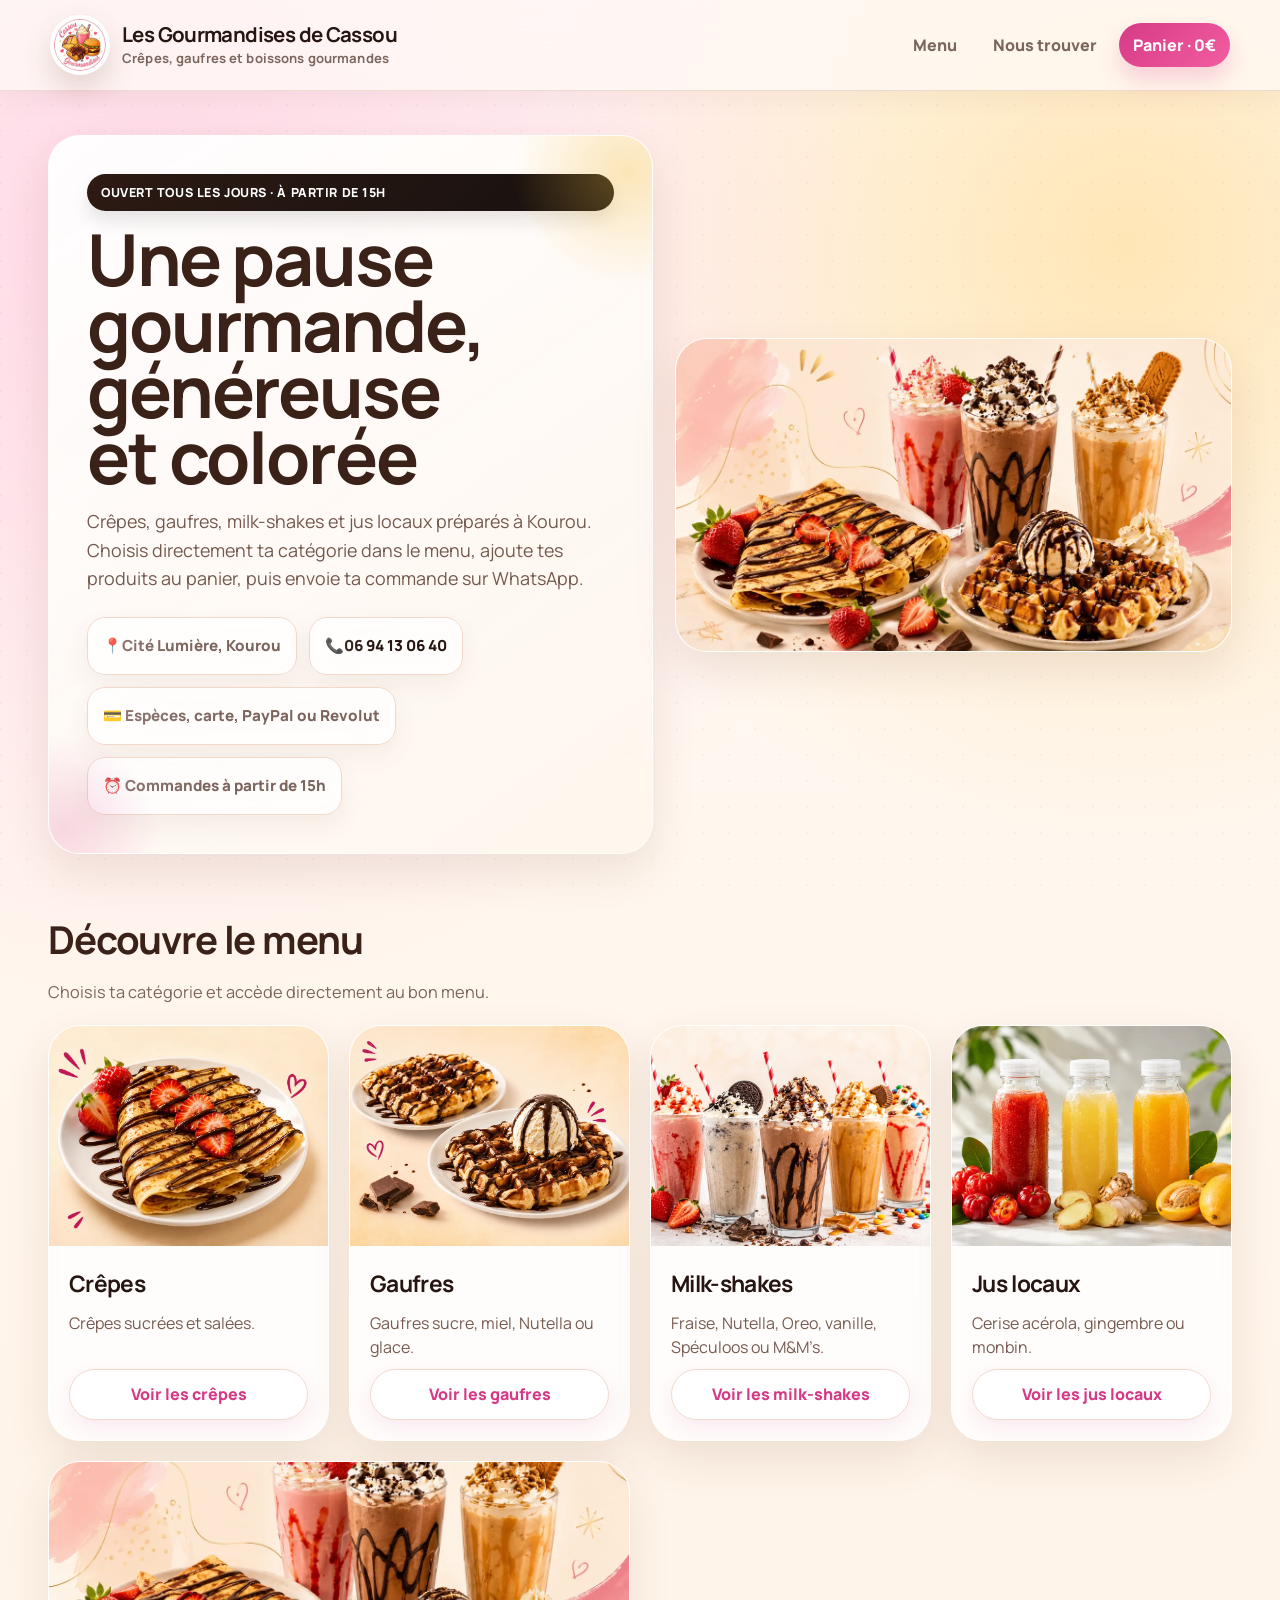
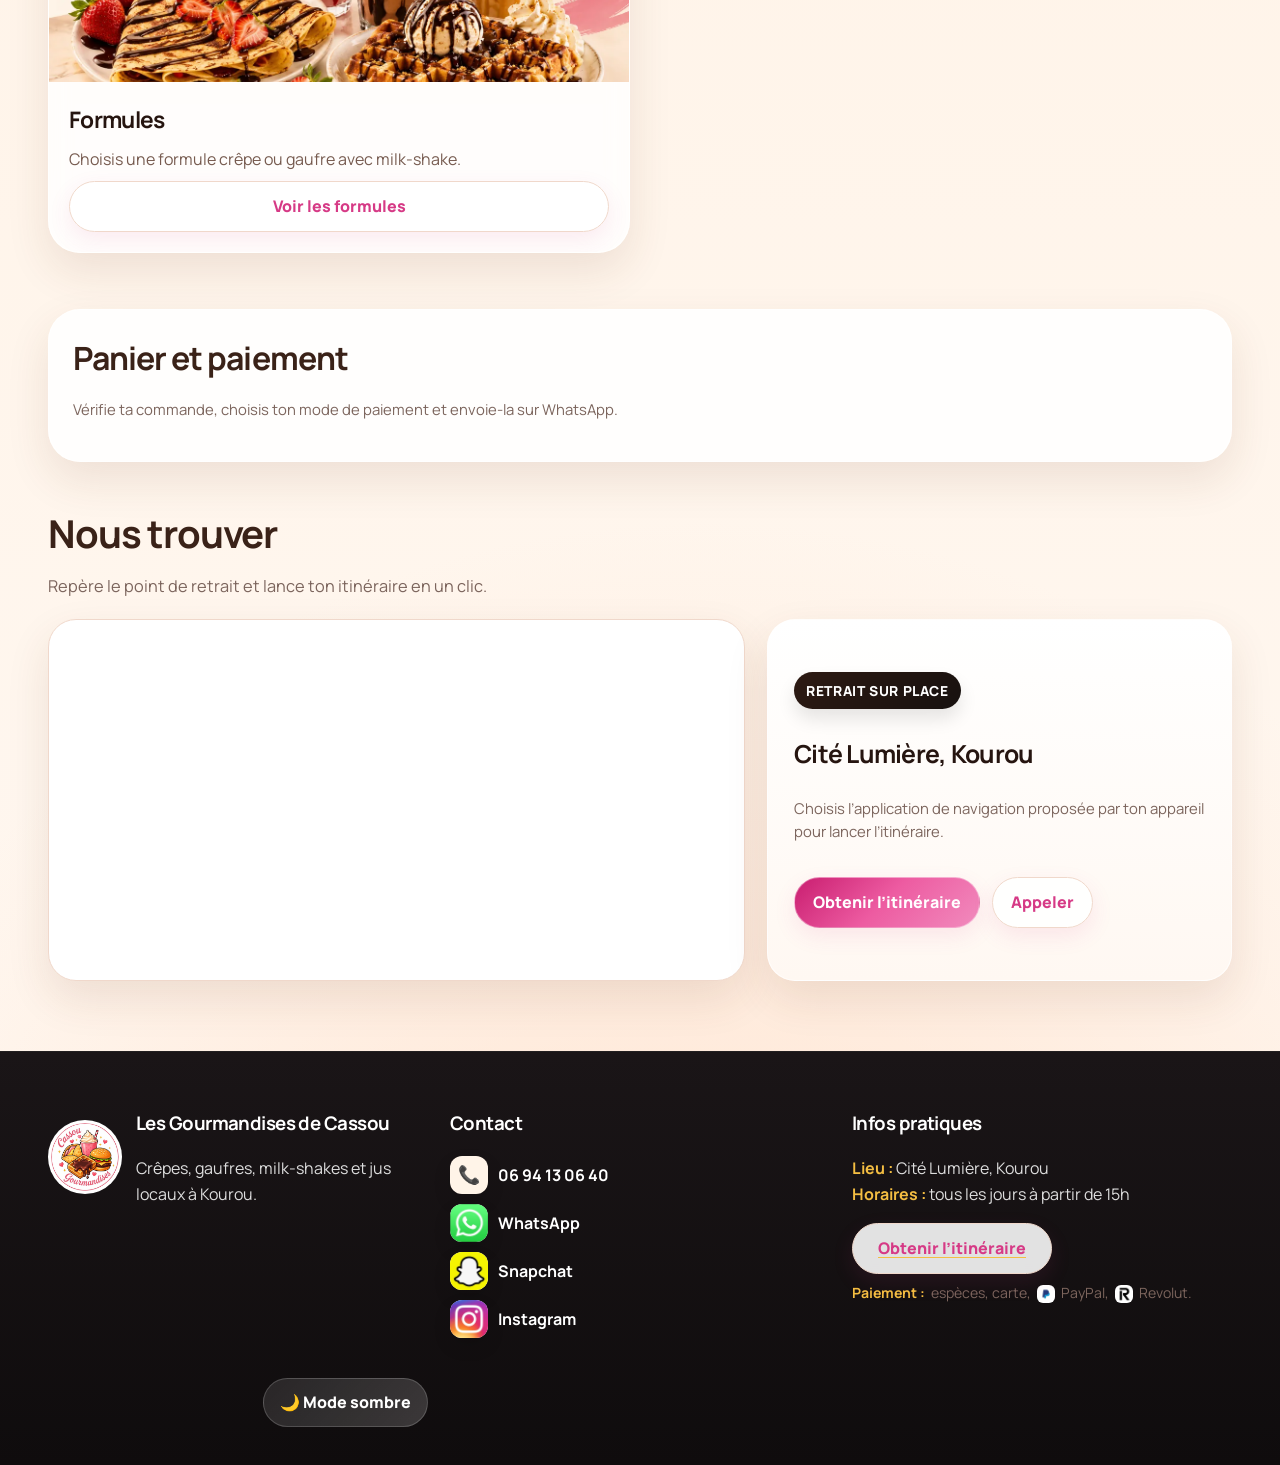
==== commit ed446b68: "Add files via upload" ====
--- a/index.html
+++ b/index.html
@@ -21,10 +21,11 @@
 <span>Crêpes, gaufres et boissons gourmandes</span>
 </div>
 </a>
-<div class="header-actions">
-<a class="btn btn-soft" href="index.html">Accueil</a>
-<a class="btn btn-primary" data-cart-total="" href="paiement.html">Panier · 0€</a>
-</div>
+<nav aria-label="Navigation principale" class="desktop-nav">
+<a href="index.html#categories">Menu</a>
+<a href="index.html#nous-trouver">Nous trouver</a>
+<a data-cart-total="" href="paiement.html">Panier · 0€</a>
+</nav>
 </div>
 </header>
 <main>
@@ -33,18 +34,13 @@
 <div class="hero-copy">
 <span class="tag" data-opening="">Ouvert tous les jours · à partir de 15h</span>
 <h1>Une pause gourmande, généreuse et colorée</h1>
-<p class="lead">
-          Crêpes, gaufres, milk-shakes et jus locaux préparés pour les vrais gourmands. Choisis une catégorie, ajoute tes produits au panier, puis envoie ta commande en quelques secondes sur WhatsApp.
-        </p>
-<div class="home-logo-card"><img alt="Logo Les Gourmandises de Cassou" decoding="async" loading="lazy" src="assets/images/logo-cassou.webp"/><div><strong>Les Gourmandises de Cassou</strong><span>Commande simple, retrait rapide à Kourou.</span></div></div>
+<p class="lead">Crêpes, gaufres, milk-shakes et jus locaux préparés à Kourou. Choisis directement ta catégorie dans le menu, ajoute tes produits au panier, puis envoie ta commande sur WhatsApp.</p>
+
 <div class="hero-info"><div class="info-chip">📍 <span data-location="">Cité Lumière, Kourou</span></div>
 <a class="info-chip info-chip-link" data-phone-link="" href="tel:+594694130640">📞 <span data-phone-text="">06 94 13 06 40</span></a>
 <div class="info-chip">💳 Espèces, carte, PayPal ou Revolut</div>
 <div class="info-chip">⏰ Commandes à partir de 15h</div></div>
-<div class="hero-actions">
-<a class="btn btn-primary" href="#categories">Choisir une catégorie</a>
-<a class="btn btn-soft" href="paiement.html">Voir mon panier</a>
-</div>
+
 </div>
 <div class="hero-visual">
 <img alt="Crêpes, gaufres, milk-shakes et jus locaux" decoding="async" loading="eager" src="assets/images/hero.webp"/>
@@ -141,7 +137,24 @@
 </div>
 </footer>
 <a class="btn btn-primary floating" data-cart-total="" href="paiement.html">Panier · 0€</a>
-<script src="config.js"></script>
+<nav aria-label="Navigation mobile" class="mobile-tabs">
+<a class="mobile-tab" href="index.html">
+<span class="mobile-tab-icon">🏠</span>
+<span>Accueil</span>
+</a>
+<a class="mobile-tab" href="index.html#categories">
+<span class="mobile-tab-icon">🍽️</span>
+<span>Menu</span>
+</a>
+<a class="mobile-tab" data-cart-total="" href="paiement.html">
+<span class="mobile-tab-icon">🛒</span>
+<span>Panier · 0€</span>
+</a>
+<a class="mobile-tab" href="index.html#nous-trouver">
+<span class="mobile-tab-icon">📍</span>
+<span>Carte</span>
+</a>
+</nav><script src="config.js"></script>
 <script src="app.js"></script>
 </body>
 </html>
--- a/style.css
+++ b/style.css
@@ -1140,3 +1140,242 @@
   .map-actions .btn,.btn-route{width:100%}
   footer .theme-toggle-wrap{justify-self:stretch}
 }
+
+
+/* ===== V18 — mobile premium et navigation responsive ===== */
+.desktop-nav{
+  display:flex;
+  align-items:center;
+  gap:8px;
+  margin-left:auto;
+}
+.desktop-nav a{
+  padding:10px 14px;
+  border-radius:999px;
+  font-weight:800;
+  color:var(--muted);
+  transition:.18s ease;
+}
+.desktop-nav a:hover{
+  background:#fff;
+  color:var(--pink);
+  transform:translateY(-1px);
+}
+.desktop-nav a[data-cart-total]{
+  background:linear-gradient(135deg, var(--pink) 0%, #f25da0 100%);
+  color:#fff;
+  box-shadow:0 12px 24px rgba(214,40,125,.20);
+}
+body.dark-mode .desktop-nav a:hover{
+  background:#20171b;
+}
+.mobile-tabs{
+  display:none;
+}
+@media(max-width:760px){
+  body{
+    padding-bottom:86px;
+  }
+  .header{
+    transition:transform .28s ease, opacity .22s ease, background .22s ease, box-shadow .22s ease;
+  }
+  body.mobile-scrolled .header{
+    transform:translateY(-105%);
+    opacity:0;
+    pointer-events:none;
+  }
+  .desktop-nav{
+    display:none;
+  }
+  .header-inner{
+    flex-wrap:nowrap;
+    padding:10px 14px;
+  }
+  .logo{
+    min-width:0;
+  }
+  .logo-image{
+    width:46px;
+    height:46px;
+    flex:0 0 46px;
+  }
+  .logo-text strong{
+    font-size:1rem;
+    white-space:nowrap;
+    overflow:hidden;
+    text-overflow:ellipsis;
+    max-width:230px;
+  }
+  .logo-text span{
+    font-size:.76rem;
+    white-space:nowrap;
+    overflow:hidden;
+    text-overflow:ellipsis;
+    max-width:230px;
+  }
+  .mobile-tabs{
+    position:fixed;
+    left:12px;
+    right:12px;
+    bottom:12px;
+    z-index:120;
+    display:grid;
+    grid-template-columns:repeat(4,1fr);
+    gap:6px;
+    padding:8px;
+    border-radius:24px;
+    background:rgba(255,255,255,.86);
+    border:1px solid rgba(240,216,203,.92);
+    box-shadow:0 18px 46px rgba(75,39,18,.20);
+    backdrop-filter:blur(18px);
+    -webkit-backdrop-filter:blur(18px);
+  }
+  .mobile-tab{
+    min-width:0;
+    display:flex;
+    flex-direction:column;
+    align-items:center;
+    justify-content:center;
+    gap:3px;
+    min-height:54px;
+    border-radius:18px;
+    color:var(--muted);
+    font-size:.72rem;
+    font-weight:850;
+    line-height:1.1;
+    transition:.18s ease;
+  }
+  .mobile-tab-icon{
+    font-size:1.12rem;
+    line-height:1;
+  }
+  .mobile-tab.is-active,
+  .mobile-tab:hover{
+    background:linear-gradient(135deg, var(--pink) 0%, #f25da0 100%);
+    color:#fff;
+    box-shadow:0 10px 22px rgba(214,58,134,.18);
+  }
+  .floating{
+    display:none !important;
+  }
+  .hero{
+    padding-top:22px;
+    gap:16px;
+  }
+  .hero-copy{
+    padding:24px;
+  }
+  .hero-actions .btn{
+    width:100%;
+  }
+  .category-card{
+    border-radius:26px;
+  }
+  .category-card img{
+    height:190px;
+  }
+  .category-card .content{
+    padding:16px;
+  }
+  .menu-grid{
+    gap:14px;
+  }
+  .item{
+    min-height:auto;
+    padding:16px;
+  }
+  .cart-layout{
+    gap:14px;
+  }
+  .pay-buttons .btn,
+  #whatsappBtn{
+    min-height:52px;
+  }
+  .line-actions button{
+    min-height:38px;
+  }
+  footer{
+    padding-bottom:112px;
+  }
+}
+@media(min-width:761px) and (max-width:1100px){
+  .desktop-nav a{
+    padding:9px 11px;
+    font-size:.92rem;
+  }
+  .logo-text strong{
+    font-size:1.05rem;
+  }
+}
+
+
+/* ===== V19 — accueil simplifié ===== */
+.hero-copy{
+  display:flex;
+  flex-direction:column;
+}
+.hero-copy .lead{
+  margin-bottom:6px;
+}
+.hero-info{
+  margin-top:18px;
+}
+.hero-info .info-chip{
+  min-height:58px;
+  display:flex;
+  align-items:center;
+  font-size:.95rem;
+}
+@media(min-width:951px){
+  .hero{
+    grid-template-columns:1fr .92fr;
+  }
+  .hero-copy{
+    padding:38px;
+  }
+}
+@media(max-width:760px){
+  .hero{
+    padding-top:18px;
+  }
+  .hero-copy{
+    padding:26px 24px;
+  }
+  .hero-copy .tag{
+    width:fit-content;
+    margin-bottom:14px;
+    font-size:.72rem;
+    letter-spacing:.02em;
+  }
+  .hero-copy h1{
+    font-size:clamp(2.35rem, 12vw, 3.75rem);
+    line-height:.94;
+    margin-bottom:14px;
+  }
+  .hero-copy .lead{
+    font-size:.98rem;
+    line-height:1.62;
+    margin-top:0;
+  }
+  .hero-info{
+    margin-top:18px;
+    gap:9px;
+  }
+  .hero-info .info-chip{
+    min-height:52px;
+    padding:13px 14px;
+    border-radius:16px;
+    font-size:.9rem;
+  }
+  #categories{
+    padding-top:18px;
+  }
+}
+@media(max-width:430px){
+  .hero-copy h1{
+    font-size:3rem;
+  }
+  .hero-info .info-chip{
+    width:100%;
+  }
+}
